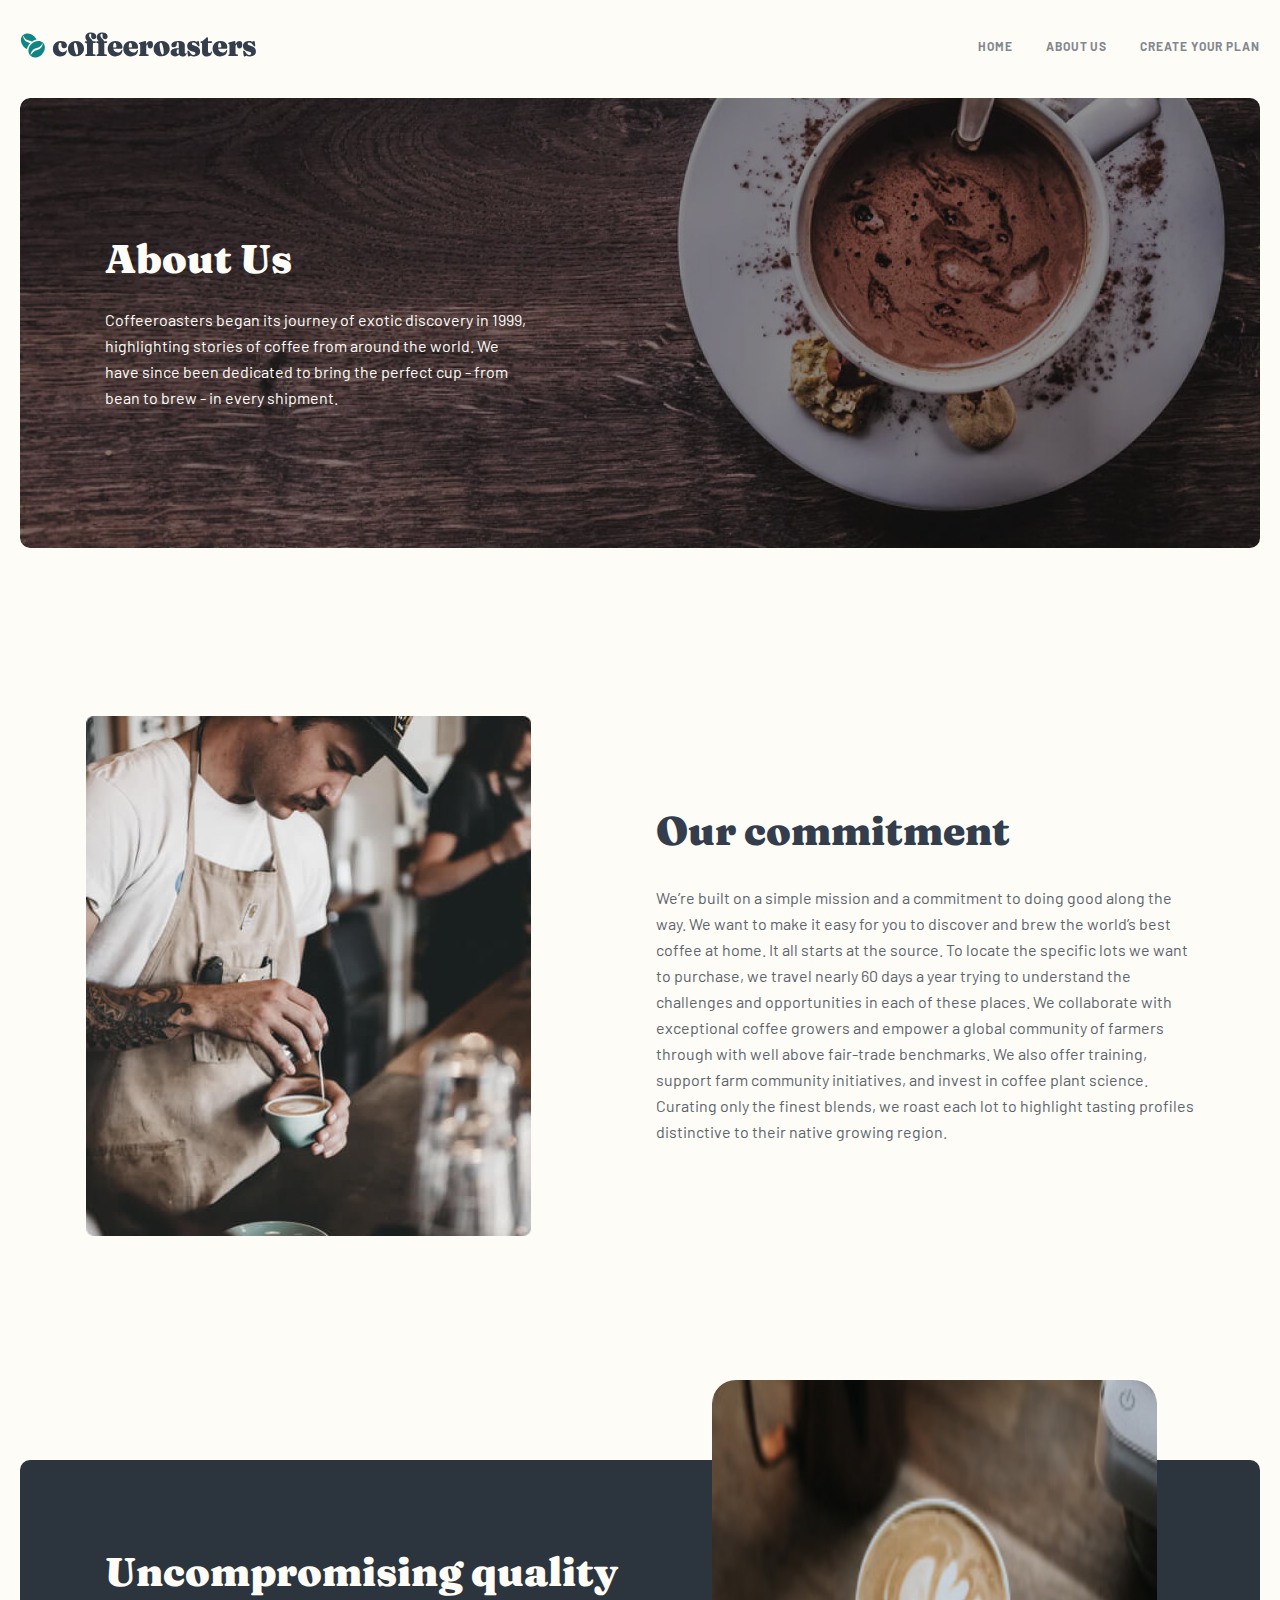
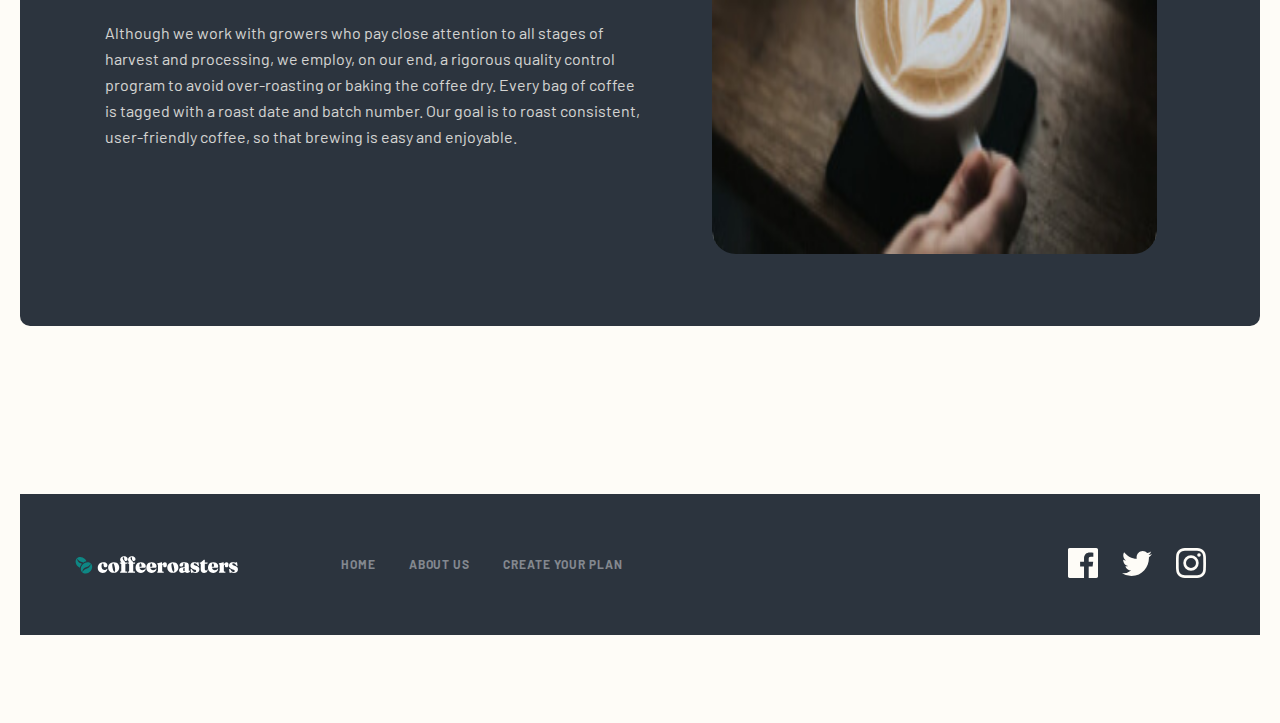
==== about.html @ efcda253 "add three section in about page" ====
<!DOCTYPE html>
<html lang="en">
<head>
    <meta charset="UTF-8">
    <meta http-equiv="X-UA-Compatible" content="IE=edge">
    <meta name="viewport" content="width=device-width, initial-scale=1.0">
    <title></title>
    <link rel="stylesheet" href="./css/normalize.css">
    <link rel="stylesheet" href="./css/main.css">
    <!-- <link rel="stylesheet" href="./css/main.min.css"> -->
</head>
<body>
    <!-- site header start -->
    <header class="site-header">
        <div class="container">
            <div class="site-header__wrapper">
                <a class="logo" href="./index.html">
                    <img class="logo__img" src="./images/logo-mobile.svg" alt="site logo">
                </a>
                <nav class="sitenav">
                    <ul class="sitenav-list">
                        <li class="sitenav-item">
                            <a class="sitenav-link" href="./index.html">Home</a>
                        </li>
                        <li class="sitenav-item">
                            <a class="sitenav-link" href="./about.html">About us</a>
                        </li>
                        <li class="sitenav-item">
                            <a class="sitenav-link" href="./create-plan.html">Create your plan</a>
                        </li>
                    </ul>
                </nav>
                <button class="button"></button>
            </div>
        </div>
    </header>
    <!-- site header finish -->
    
    <!-- site main start -->
    <main class="site-main">
        <!-- hero section start -->
        <section class="about">
            <div class="container">
                <div class="about__wrapper">
                    <div class="about__inner">
                        <h2 class="about__title">About Us</h2>
                        <p class="about__desc">Coffeeroasters began its journey of exotic discovery in 1999, highlighting stories of coffee from around the world. We have since been dedicated to bring the perfect cup - from bean to brew - in every shipment.</p>
                    </div>
                </div>
            </div>
        </section>
        <!-- hero section finish -->

        <!-- commitment section start -->
        <section class="commitment">
            <div class="container">
                <div class="commitment__wrapper">
                    <img class="commitment__img" src="./images/commitment.jpg" alt="commitment img">
                    <div class="commitment__inner">
                        <h2 class="commitment__title">Our commitment</h2>
                        <p class="commitment__desc">We’re built on a simple mission and a commitment to doing good along the way. We want to make it easy for you to discover and brew the world’s best coffee at home. It all starts at the source. To locate the specific lots we want to purchase, we travel nearly 60 days a year trying to understand the challenges and opportunities in each of these places. We collaborate with exceptional coffee growers and empower a global community of farmers through with well above fair-trade benchmarks. We also offer training, support farm community initiatives, and invest in coffee plant science. Curating only the finest blends, we roast each lot to highlight tasting profiles distinctive to their native growing region.</p>
                    </div>
                </div>
            </div>
        </section>
        <!-- commitment section finish -->

        <!-- quality section start -->
        <section class="quality">
            <div class="container">
                <div class="quality__wrapper">
                    <img class="quality__img" src="./images/quality-bg.jpg" alt="commitment img">
                    <div class="quality__inner">
                        <h2 class="quality__title"> Uncompromising quality</h2>
                        <p class="quality__desc">Although we work with growers who pay close attention to all stages of harvest and processing, we employ, on our end, a rigorous quality control program to avoid over-roasting or baking the coffee dry. Every bag of coffee is tagged with a roast date and batch number. Our goal is to roast consistent, user-friendly coffee, so that brewing is easy and enjoyable.</p>
                    </div>
                </div>
            </div>
        </section>
        <!-- quality section finish -->

    </main>
    <!-- site main finish -->
    
    <!-- site footer start -->
    <footer class="site-footer">
        <div class="container">
            <div class="site-footer__wrapper">
                <a class="site-footer__logo" href="./index.html">
                    <svg width="163" height="18" fill="none" xmlns="http://www.w3.org/2000/svg"><path fill-rule="evenodd" clip-rule="evenodd" d="M52.25 16.133c0 .351-.176.527-.529.527h-6.213a.514.514 0 0 1-.366-.132.484.484 0 0 1-.141-.372c0-.137.032-.248.096-.331a.674.674 0 0 1 .298-.207l.484-.148a.504.504 0 0 0 .282-.218c.067-.107.1-.26.1-.457V8.18a.446.446 0 0 0-.078-.268c-.053-.073-.15-.14-.293-.2l-.653-.218a1.053 1.053 0 0 1-.371-.269.547.547 0 0 1-.113-.349c0-.137.047-.25.141-.338l.037-.03c.09-.068.207-.101.351-.101h.988l-.008-.067a.934.934 0 0 0-.158-.385c-.112-.164-.24-.35-.383-.555a3.63 3.63 0 0 1-.382-.738c-.113-.286-.17-.64-.17-1.059 0-1 .339-1.798 1.014-2.397.675-.599 1.636-.898 2.882-.898.803 0 1.469.13 1.998.389.53.26.925.604 1.188 1.035.262.431.394.902.394 1.414 0 .602-.156 1.054-.468 1.356-.311.3-.71.452-1.198.452-.54 0-.976-.176-1.306-.527-.33-.35-.496-.816-.496-1.396V2.013c0-.267-.052-.464-.157-.59-.105-.126-.267-.188-.484-.188-.278 0-.488.095-.63.286-.143.19-.215.465-.215.823 0 .367.085.71.254 1.03.169.32.377.62.624.899.248.278.496.545.743.8.248.256.456.508.625.756l.048.074c.092.149.152.297.183.444l.01.06h1.667c.173 0 .306.036.4.109.094.072.14.184.14.337a.67.67 0 0 1-.292.56c-.195.146-.503.218-.923.218h-.8v7.13c0 .213.033.377.096.491a.406.406 0 0 0 .31.206l.968.149c.173.023.3.078.383.166a.505.505 0 0 1 .124.36Zm-22.165.264c-.675.328-1.463.492-2.364.492-.953 0-1.806-.203-2.56-.607a4.425 4.425 0 0 1-1.785-1.756c-.435-.767-.653-1.7-.653-2.798 0-1.06.227-2.008.681-2.844a5.103 5.103 0 0 1 1.897-1.98c.81-.484 1.756-.726 2.837-.726.923 0 1.701.137 2.336.412.634.275 1.118.646 1.452 1.116.334.469.5.993.5 1.573 0 .61-.174 1.089-.523 1.436-.349.347-.823.52-1.424.52-.615 0-1.082-.177-1.401-.531-.32-.355-.479-.841-.479-1.46v-.732c0-.373-.067-.656-.202-.846a.662.662 0 0 0-.574-.287c-.248 0-.471.102-.67.304-.199.202-.353.505-.462.91-.108.404-.163.903-.163 1.498 0 .855.126 1.572.377 2.152.252.58.595 1.014 1.03 1.304.436.29.93.435 1.486.435.556 0 1.02-.082 1.396-.246.375-.164.664-.44.867-.83a1.2 1.2 0 0 1 .264-.206.43.43 0 0 1 .186-.045.259.259 0 0 1 .186.108c.049.065.07.166.062.304-.06.747-.29 1.407-.687 1.98a4.093 4.093 0 0 1-1.61 1.35Zm11.443-.23c-.844.466-1.825.699-2.944.699-1.088 0-2.043-.227-2.865-.681a4.887 4.887 0 0 1-1.919-1.882c-.458-.802-.686-1.728-.686-2.781 0-1.007.24-1.913.72-2.718a5.249 5.249 0 0 1 1.992-1.917c.849-.473 1.824-.71 2.927-.71 1.096 0 2.053.23 2.87.688a4.914 4.914 0 0 1 1.915 1.9c.457.808.686 1.742.686 2.803 0 1.007-.238 1.909-.715 2.706a5.161 5.161 0 0 1-1.98 1.894Zm-2.088-.491c-.233.046-.46-.058-.681-.31-.221-.251-.432-.674-.63-1.27-.2-.595-.389-1.376-.569-2.345-.173-.97-.27-1.766-.293-2.392-.022-.625.023-1.098.136-1.419.112-.32.285-.507.517-.56.233-.046.46.057.681.308.222.252.434.676.636 1.27.203.596.394 1.378.575 2.346.18.97.279 1.768.298 2.398.019.63-.03 1.104-.147 1.424-.116.32-.29.504-.523.55Zm20.139.984c.353 0 .53-.176.53-.527a.505.505 0 0 0-.125-.36c-.082-.088-.21-.143-.383-.166l-.968-.149a.407.407 0 0 1-.31-.206c-.063-.114-.095-.278-.095-.492V7.631h.8c.42 0 .727-.072.922-.217a.67.67 0 0 0 .293-.56c0-.154-.047-.266-.14-.338-.094-.073-.228-.11-.4-.11h-1.668l-.01-.06a1.384 1.384 0 0 0-.182-.443l-.048-.074a5.742 5.742 0 0 0-.625-.755 25.56 25.56 0 0 1-.743-.801 4.522 4.522 0 0 1-.625-.899 2.177 2.177 0 0 1-.253-1.03c0-.358.071-.633.214-.823.142-.191.353-.286.63-.286.218 0 .38.062.484.188.105.126.158.323.158.59V3.03c0 .58.165 1.045.495 1.396.33.351.766.527 1.306.527.488 0 .888-.151 1.199-.452.311-.302.467-.754.467-1.356 0-.512-.131-.983-.394-1.414-.263-.43-.658-.776-1.188-1.035-.529-.26-1.195-.39-1.998-.39-1.245 0-2.206.3-2.881.899-.676.599-1.014 1.398-1.014 2.397 0 .42.057.773.17 1.059.112.286.24.532.382.738l.383.555a.934.934 0 0 1 .158.385l.008.067h-.988a.572.572 0 0 0-.352.1l-.036.031a.441.441 0 0 0-.141.338c0 .137.037.254.112.349.075.095.2.185.372.269l.653.217c.142.061.24.128.293.2a.446.446 0 0 1 .078.27v6.614c0 .198-.033.35-.101.457a.504.504 0 0 1-.281.218l-.485.148a.674.674 0 0 0-.298.207.534.534 0 0 0-.096.331c0 .16.047.285.141.372a.514.514 0 0 0 .366.132h6.214Zm8.814-.332c-.728.374-1.568.56-2.521.56-1.05 0-1.974-.219-2.77-.657a4.718 4.718 0 0 1-1.863-1.843c-.446-.79-.67-1.703-.67-2.74 0-1.091.216-2.047.648-2.867a4.622 4.622 0 0 1 1.874-1.916c.818-.458 1.801-.687 2.95-.687.975 0 1.816.193 2.521.578a4.089 4.089 0 0 1 1.627 1.568c.379.66.568 1.394.568 2.202 0 .351-.094.628-.281.83l-.045.045c-.185.172-.44.258-.766.258H64.52l.011.053c.137.628.37 1.131.7 1.51.563.644 1.313.966 2.251.966.6 0 1.132-.137 1.593-.412.462-.274.772-.656.93-1.144.09-.1.17-.166.241-.2a.442.442 0 0 1 .186-.052c.075 0 .139.03.191.092.053.06.08.164.08.309 0 .747-.204 1.432-.609 2.054-.405.621-.972 1.12-1.7 1.493Zm-3.991-5.586a9.004 9.004 0 0 1-.016-.548c0-.717.052-1.281.157-1.693.105-.412.24-.704.406-.876.165-.171.349-.257.551-.257.263 0 .509.225.738.675.228.45.343 1.198.343 2.243 0 .32-.143.48-.428.48h-1.75l-.001-.024Zm14.753 5.586c-.728.374-1.568.56-2.521.56-1.051 0-1.974-.219-2.77-.657a4.717 4.717 0 0 1-1.863-1.843c-.446-.79-.67-1.703-.67-2.74 0-1.091.216-2.047.648-2.867a4.622 4.622 0 0 1 1.874-1.916c.818-.458 1.801-.687 2.95-.687.975 0 1.816.193 2.521.578a4.088 4.088 0 0 1 1.627 1.568c.379.66.568 1.394.568 2.202 0 .351-.094.628-.281.83l-.045.045c-.185.172-.44.258-.766.258h-5.146l.011.053c.137.628.37 1.131.7 1.51.563.644 1.313.966 2.251.966.6 0 1.132-.137 1.593-.412.462-.274.771-.656.929-1.144.09-.1.17-.166.242-.2a.442.442 0 0 1 .186-.052c.075 0 .139.03.191.092.053.06.079.164.079.309 0 .747-.203 1.432-.608 2.054-.405.621-.972 1.12-1.7 1.493Zm-3.991-5.586a9.004 9.004 0 0 1-.016-.548c0-.717.052-1.281.157-1.693.105-.412.24-.704.405-.876.166-.171.35-.257.552-.257.263 0 .508.225.737.675.23.45.344 1.198.344 2.243 0 .32-.143.48-.428.48h-1.75l-.001-.024Zm13.588 5.775c-.094.095-.23.143-.411.143h-5.629a.533.533 0 0 1-.388-.137.503.503 0 0 1-.14-.378c0-.122.028-.223.084-.303a.933.933 0 0 1 .23-.224l.26-.103a.381.381 0 0 0 .202-.217c.038-.1.056-.263.056-.492V8.993c0-.183-.02-.315-.062-.395a.427.427 0 0 0-.208-.189l-.292-.034a.723.723 0 0 1-.231-.195.444.444 0 0 1-.073-.263c0-.122.037-.23.112-.326.075-.095.203-.177.383-.246l3.197-.927c.188-.076.345-.13.473-.16a1.44 1.44 0 0 1 .326-.046c.128 0 .223.046.287.138l.02.033c.053.095.09.248.11.459l.085 1.778.02-.066a4.53 4.53 0 0 1 .125-.356c.274-.683.636-1.19 1.087-1.522.45-.332.942-.498 1.474-.498.646 0 1.141.217 1.486.652.346.435.518 1.095.518 1.98 0 .877-.18 1.522-.54 1.934-.36.412-.826.618-1.396.618-.555 0-.966-.142-1.233-.424-.266-.282-.407-.683-.422-1.201l-.011-.458a.869.869 0 0 0-.101-.412c-.06-.1-.158-.149-.293-.149-.135 0-.253.07-.355.212-.101.141-.178.357-.23.647-.053.29-.08.66-.08 1.11v4.027c0 .214.035.384.102.51a.447.447 0 0 0 .315.234l.845.172c.157.023.27.082.337.177a.57.57 0 0 1 .102.338.508.508 0 0 1-.141.372Zm9 .349c1.118 0 2.1-.233 2.944-.698a5.166 5.166 0 0 0 1.981-1.894c.477-.797.715-1.7.715-2.706 0-1.06-.229-1.995-.687-2.804a4.916 4.916 0 0 0-1.914-1.9c-.818-.457-1.775-.686-2.87-.686-1.103 0-2.079.236-2.927.71a5.25 5.25 0 0 0-1.993 1.916c-.48.805-.72 1.71-.72 2.718 0 1.053.229 1.98.687 2.78a4.887 4.887 0 0 0 1.919 1.883c.822.454 1.777.68 2.865.68Zm.174-1.5c.222.252.449.356.681.31.233-.046.408-.23.524-.55.116-.32.165-.795.146-1.424-.019-.63-.118-1.429-.298-2.398-.18-.968-.371-1.75-.574-2.345-.203-.595-.415-1.019-.636-1.27-.222-.252-.449-.355-.681-.31-.233.054-.405.24-.518.561-.113.32-.158.794-.135 1.42.022.625.12 1.422.293 2.39.18.97.37 1.752.568 2.347.199.595.41 1.018.63 1.27Zm14.393 1.523c.63 0 1.148-.117 1.553-.35.405-.232.707-.509.906-.829.199-.32.299-.614.299-.881a.528.528 0 0 0-.073-.286.225.225 0 0 0-.197-.115.221.221 0 0 0-.102.023.228.228 0 0 0-.079.069c-.037.137-.095.233-.174.286a.443.443 0 0 1-.253.08c-.128 0-.224-.044-.287-.131a.579.579 0 0 1-.096-.35V9.348c0-1.007-.34-1.787-1.019-2.34-.679-.554-1.743-.83-3.191-.83-1.126 0-2.066.141-2.82.423-.754.283-1.321.643-1.7 1.082-.379.438-.569.887-.569 1.344 0 .489.141.86.423 1.116.281.255.688.383 1.221.383.653 0 1.167-.177 1.542-.532.376-.355.563-.814.563-1.379v-.87c0-.213.066-.379.197-.497a.705.705 0 0 1 .49-.178c.21 0 .377.079.501.235.124.156.185.368.185.635v3.336l-.06-.013a3.742 3.742 0 0 0-.629-.06l-.121-.002c-1.614 0-2.816.275-3.608.824-.792.55-1.188 1.316-1.188 2.3 0 .748.272 1.362.817 1.843.544.48 1.266.72 2.167.72a4.35 4.35 0 0 0 1.891-.417 3.008 3.008 0 0 0 1.07-.823l.015-.02.017.052c.086.247.245.468.476.664l.071.058c.416.325 1.004.487 1.762.487Zm-3.878-2.157a.86.86 0 0 0 .726.372l.064-.003a.938.938 0 0 0 .372-.107l.036-.02v-2.937l-.056-.017a1.739 1.739 0 0 0-.45-.052c-.293 0-.527.137-.704.412-.176.275-.264.679-.264 1.213 0 .511.092.89.276 1.139Zm11.814 2.191c1.336 0 2.36-.309 3.073-.927.713-.618 1.07-1.46 1.07-2.529 0-.648-.12-1.217-.361-1.705-.24-.488-.66-.921-1.26-1.299-.601-.377-1.445-.734-2.533-1.07-.406-.13-.719-.26-.94-.394-.222-.134-.374-.277-.456-.43a1.013 1.013 0 0 1-.124-.492c0-.259.094-.469.281-.629.188-.16.466-.24.833-.24.511 0 .993.171 1.447.515.454.343.955.93 1.503 1.762.142.175.285.303.428.383a.55.55 0 0 0 .405.075.399.399 0 0 0 .293-.315c.037-.164.03-.399-.023-.704l-.293-2.105c-.03-.221-.086-.378-.169-.47a.417.417 0 0 0-.326-.137c-.12 0-.27.042-.45.126-.18.084-.359.17-.535.258-.176.087-.31.131-.4.131-.082 0-.204-.046-.365-.137a3.635 3.635 0 0 0-.682-.275c-.292-.091-.671-.137-1.136-.137-.773 0-1.47.141-2.089.423a3.465 3.465 0 0 0-1.463 1.208c-.357.522-.535 1.146-.535 1.87 0 .641.133 1.202.4 1.683.266.48.673.892 1.221 1.236.548.343 1.238.621 2.072.835.54.145.954.292 1.243.44.289.15.488.311.597.487.109.175.163.37.163.583a.936.936 0 0 1-.281.698c-.188.184-.473.275-.856.275-.36 0-.703-.078-1.03-.235-.326-.156-.662-.425-1.007-.806-.345-.382-.732-.904-1.16-1.568a1.052 1.052 0 0 0-.433-.366.58.58 0 0 0-.49.011c-.157.061-.259.191-.304.39-.045.198-.034.442.034.732l.349 2.277c.053.229.128.381.225.458a.503.503 0 0 0 .315.114c.128 0 .284-.042.468-.126l.551-.252c.184-.084.332-.126.445-.126.112 0 .261.043.444.126.184.084.424.168.721.252.296.084.67.126 1.12.126Zm10.672-.43c-.496.264-1.081.396-1.756.396-1.141 0-1.999-.279-2.573-.836-.574-.557-.861-1.434-.861-2.632V8.25c0-.16-.015-.282-.045-.366-.03-.084-.105-.153-.225-.206l-.529-.172c-.128-.06-.21-.135-.248-.223a.84.84 0 0 1-.056-.326.51.51 0 0 1 .169-.395.592.592 0 0 1 .416-.154h.552a.372.372 0 0 0 .214-.08c.075-.054.176-.16.304-.32l2.082-1.752c.15-.183.301-.322.451-.417.15-.096.3-.143.45-.143a.52.52 0 0 1 .405.16l.031.038c.077.107.116.262.116.465l-.001 2.049h2.353c.165 0 .293.036.383.109.09.072.135.184.135.337 0 .214-.094.397-.281.55l-.042.03c-.189.132-.476.198-.859.198h-1.689l.001 5.218c0 .572.095.996.287 1.27.191.275.471.412.838.412a.953.953 0 0 0 .439-.103c.135-.068.257-.158.366-.269.109-.11.212-.234.31-.371.097-.138.191-.275.281-.412a.167.167 0 0 1 .197.04c.056.057.081.173.073.349-.052.618-.223 1.161-.512 1.63a3.02 3.02 0 0 1-1.176 1.099Zm7.373.396c.953 0 1.794-.187 2.522-.561.728-.374 1.294-.872 1.7-1.493a3.685 3.685 0 0 0 .607-2.054c0-.145-.026-.248-.078-.31a.246.246 0 0 0-.192-.09.44.44 0 0 0-.185.05.848.848 0 0 0-.242.2c-.158.49-.468.87-.929 1.145-.462.275-.993.412-1.593.412-.938 0-1.689-.322-2.251-.967-.33-.378-.564-.88-.7-1.509l-.011-.053h5.146c.325 0 .581-.086.766-.258l.044-.045c.188-.202.282-.479.282-.83 0-.808-.19-1.543-.569-2.202a4.09 4.09 0 0 0-1.626-1.568c-.706-.385-1.546-.578-2.522-.578-1.148 0-2.131.229-2.949.687a4.627 4.627 0 0 0-1.875 1.916c-.431.82-.647 1.776-.647 2.867 0 1.037.223 1.95.67 2.74a4.71 4.71 0 0 0 1.863 1.843c.795.438 1.718.658 2.769.658Zm-1.486-6.694c0 .189.006.371.016.547l.002.025h1.75c.285 0 .427-.16.427-.481 0-1.045-.114-1.793-.343-2.243-.229-.45-.475-.675-.737-.675-.203 0-.387.086-.552.257-.165.172-.3.464-.405.876-.105.412-.158.976-.158 1.694Zm13.194 6.465c.18 0 .317-.048.41-.143a.507.507 0 0 0 .141-.372.573.573 0 0 0-.101-.338c-.068-.095-.18-.154-.338-.177l-.844-.172a.445.445 0 0 1-.315-.234c-.068-.126-.102-.296-.102-.51v-4.027c0-.45.027-.82.079-1.11.053-.29.13-.506.231-.647.101-.141.219-.212.355-.212.135 0 .232.05.292.15.06.098.094.236.102.411l.011.458c.015.518.156.919.422 1.201.266.282.677.424 1.233.424.57 0 1.035-.206 1.395-.618.361-.412.541-1.057.541-1.934 0-.885-.173-1.545-.518-1.98-.345-.435-.841-.652-1.486-.652-.533 0-1.024.166-1.475.498-.45.332-.812.839-1.086 1.522a4.787 4.787 0 0 0-.126.356l-.019.066-.086-1.778c-.02-.21-.056-.364-.109-.46l-.02-.032c-.064-.092-.16-.138-.287-.138-.09 0-.199.016-.327.046a3.46 3.46 0 0 0-.473.16l-3.197.927c-.18.069-.307.15-.382.246a.514.514 0 0 0-.113.326.45.45 0 0 0 .073.263.727.727 0 0 0 .231.195l.293.034a.428.428 0 0 1 .208.19c.041.08.062.21.062.394v5.813c0 .229-.019.393-.056.492a.382.382 0 0 1-.203.217l-.259.103a.958.958 0 0 0-.231.224.517.517 0 0 0-.084.303c0 .16.047.286.141.378a.53.53 0 0 0 .388.137h5.629Zm11.853-.664c-.713.618-1.737.927-3.073.927-.45 0-.823-.042-1.12-.126a5.15 5.15 0 0 1-.72-.252c-.184-.084-.332-.126-.445-.126-.113 0-.261.043-.445.126l-.551.252c-.184.084-.34.126-.467.126a.504.504 0 0 1-.316-.114c-.097-.077-.172-.23-.225-.458l-.349-2.277c-.067-.29-.079-.534-.034-.733.045-.198.147-.328.304-.389a.58.58 0 0 1 .49-.011c.161.068.306.19.433.366.428.664.815 1.186 1.16 1.568.345.381.681.65 1.007.806.327.157.67.235 1.03.235.383 0 .668-.091.856-.275a.932.932 0 0 0 .281-.698c0-.213-.054-.408-.163-.583-.109-.176-.307-.338-.596-.487-.289-.148-.704-.295-1.244-.44-.833-.214-1.524-.492-2.072-.835-.547-.344-.955-.756-1.221-1.236-.266-.481-.4-1.042-.4-1.682 0-.725.179-1.349.535-1.871a3.47 3.47 0 0 1 1.463-1.208c.62-.282 1.316-.423 2.089-.423.465 0 .844.046 1.137.137.292.092.519.183.681.275.161.091.283.137.366.137.09 0 .223-.044.399-.131.177-.088.355-.174.535-.258.18-.084.33-.126.45-.126a.42.42 0 0 1 .327.138c.082.091.139.248.169.469l.292 2.105c.053.305.06.54.023.704a.397.397 0 0 1-.293.315.55.55 0 0 1-.405-.075 1.552 1.552 0 0 1-.428-.383c-.548-.832-1.049-1.419-1.503-1.762-.454-.344-.936-.515-1.446-.515-.368 0-.646.08-.833.24a.787.787 0 0 0-.282.63c0 .175.041.339.124.492.083.152.235.295.456.429.221.133.535.265.94.394 1.088.336 1.932.693 2.533 1.07.6.378 1.02.81 1.261 1.3.24.487.36 1.056.36 1.704 0 1.068-.357 1.911-1.07 2.53Z" fill="#fff"/><path fill-rule="evenodd" clip-rule="evenodd" d="M9.938 3.079C7.511.648 3.913.298 1.918 2.299-.08 4.302.27 7.909 2.694 10.34a7.324 7.324 0 0 0 2.177 1.5c.258-1.503.998-2.948 2.12-4.134a15.884 15.884 0 0 0-1.15-.354c-2.356-.648-3.527-2.618-3.8-4.927.226.272.432.558.637.843.399.554.795 1.104 1.332 1.547.836.69 1.754.956 2.758 1.248.038.01.077.022.116.034.476.138.889.342 1.268.581a7.827 7.827 0 0 1 3.281-1.416 7.321 7.321 0 0 0-1.495-2.182Zm-4.104 9.337c.154-1.505.881-2.977 2.047-4.145 2.427-2.43 6.025-2.782 8.02-.779 1.997 2.001 1.649 5.608-.778 8.04-1.165 1.169-2.633 1.898-4.134 2.053-.2.02-.398.03-.592.03-1.29 0-2.444-.453-3.293-1.305-.978-.98-1.43-2.362-1.27-3.894Zm3.55 1.234c.796-.608 1.657-.849 2.593-1.106 2.356-.648 3.526-2.617 3.8-4.927-.224.271-.429.555-.632.838-.4.556-.797 1.108-1.337 1.553-.839.69-1.758.957-2.767 1.25l-.107.031c-2.305.67-3.445 2.624-3.708 4.897.227-.273.435-.557.642-.84.45-.612.893-1.219 1.516-1.696Z" fill="#0E8784"/></svg>
                </a>
                <nav class="site-footer__nav">
                    <ul class="site-footer__nav-list">
                        <li class="site-footer__nav-item ">
                            <a class="site-footer__nav-link" href="#">Home</a>
                        </li>
                        <li class="site-footer__nav-item">
                            <a class="site-footer__nav-link" href="#">About us</a>
                        </li>
                        <li class="site-footer__nav-item">
                            <a class="site-footer__nav-link" href="#">Create your plan</a>
                        </li>
                    </ul>
                </nav>
                <ul class="site-footer__list">
                    <li class="site-footer__item">
                        <a class="site-footer__item-link" href="#">
                            <svg class="site-footer__img" width="30" height="30" xmlns="http://www.w3.org/2000/svg"><path d="M28.344 0H1.656C.741 0 0 .741 0 1.656v26.689C0 29.259.741 30 1.656 30h14.369V18.383h-3.91v-4.528h3.91v-3.339c0-3.875 2.366-5.985 5.824-5.985 1.656 0 3.078.124 3.494.179v4.05l-2.398.001c-1.88 0-2.244.894-2.244 2.204v2.891h4.484l-.584 4.528h-3.9V30h7.645C29.26 30 30 29.259 30 28.344V1.656C30 .741 29.259 0 28.344 0Z"/></svg>
                        </a>
                    </li>
                    <li class="site-footer__item">
                        <a class="site-footer__item-link" href="#">
                            <svg class="site-footer__img" width="30" height="25" xmlns="http://www.w3.org/2000/svg"><path d="M30 2.96c-1.104.502-2.29.84-3.535.993A6.296 6.296 0 0 0 29.171.461a12.145 12.145 0 0 1-3.909 1.532A6.075 6.075 0 0 0 20.77 0c-3.974 0-6.894 3.802-5.996 7.748C9.66 7.486 5.125 4.973 2.089 1.155.476 3.99 1.252 7.702 3.993 9.58a6.014 6.014 0 0 1-2.787-.79c-.067 2.925 1.977 5.66 4.936 6.269a6.02 6.02 0 0 1-2.78.107c.783 2.508 3.056 4.332 5.75 4.383A12.156 12.156 0 0 1 0 22.165 17.112 17.112 0 0 0 9.435 25c11.428 0 17.884-9.897 17.494-18.773A12.713 12.713 0 0 0 30 2.96Z"/></svg>
                        </a>
                    </li>
                    <li class="site-footer__item">
                        <a class="site-footer__item-link" href="#">
                            <svg class="site-footer__img" width="30" height="30" xmlns="http://www.w3.org/2000/svg"><path fill-rule="evenodd" clip-rule="evenodd" d="M15 0c-4.074 0-4.584.018-6.184.09C3.37.34.341 3.362.091 8.815.018 10.416 0 10.926 0 15s.018 4.585.09 6.185c.25 5.448 3.272 8.475 8.725 8.725 1.601.073 2.111.09 6.185.09s4.585-.017 6.185-.09c5.443-.25 8.478-3.273 8.724-8.725.074-1.6.091-2.111.091-6.185s-.017-4.584-.09-6.184C29.665 3.374 26.639.341 21.186.091 19.585.018 19.074 0 15 0Zm0 2.704c4.005 0 4.48.015 6.063.087 4.065.185 5.963 2.114 6.148 6.15.073 1.58.087 2.055.087 6.06 0 4.007-.015 4.48-.087 6.062-.186 4.03-2.08 5.963-6.148 6.148-1.583.073-2.055.088-6.063.088-4.005 0-4.48-.015-6.061-.088-4.075-.186-5.964-2.123-6.149-6.15-.072-1.58-.087-2.055-.087-6.06 0-4.006.016-4.48.087-6.062.186-4.034 2.08-5.964 6.149-6.149 1.582-.071 2.056-.086 6.061-.086ZM7.297 15a7.703 7.703 0 1 1 15.406 0 7.703 7.703 0 0 1-15.406 0ZM15 20a5 5 0 1 1 0-10 5 5 0 0 1 0 10Zm6.206-13.007a1.8 1.8 0 1 1 3.601.002 1.8 1.8 0 0 1-3.6-.002Z"/></svg>
                        </a>
                    </li>
                </ul>
            </div>
        </div>
    </footer>
    <!-- site footer finish -->
    
    <script src="./js/main.js"></script>
</body>
</html>
---- css/main.css ----
/*
* Prefixed by https://autoprefixer.github.io
* PostCSS: v8.4.14,
* Autoprefixer: v10.4.7
* Browsers: last 4 version
*/



/* VARIABLES */

:root{
  /* --main-bg-color : #fff; */
  /* --main-text-color : #9597A5; */
  /* --main-font-size : 16px; */
  /* --main-font-weight : 400; */
  /* --main-line-height : 1.5; */
}

/* GENERAL */

*,
*::before,
*::after{
  -webkit-box-sizing: inherit;
  box-sizing: inherit;
}


html{
  height: 100%;
  -webkit-box-sizing: border-box;
  box-sizing: border-box;
}

img{
  display: block;
  height: auto;
}



/* fraunces-900 - latin */
@font-face {
  font-family: 'Fraunces';
  font-style: normal;
  font-weight: 900;
  src: url('../fonts/fraunces-v23-latin-900.woff2') format('woff2'), /* Chrome 26+, Opera 23+, Firefox 39+ */
  url('../fonts/fraunces-v23-latin-900.woff') format('woff'); /* Chrome 6+, Firefox 3.6+, IE 9+, Safari 5.1+ */
}

/* barlow-regular - latin */
@font-face {
  font-family: 'Barlow';
  font-style: normal;
  font-weight: 400;
  src: url('../fonts/barlow-v12-latin-regular.woff2') format('woff2'), /* Chrome 26+, Opera 23+, Firefox 39+ */
  url('../fonts/barlow-v12-latin-regular.woff') format('woff'); /* Chrome 6+, Firefox 3.6+, IE 9+, Safari 5.1+ */
}
/* barlow-500 - latin */
@font-face {
  font-family: 'Barlow';
  font-style: normal;
  font-weight: 500;
  src: url('../fonts/barlow-v12-latin-500.woff2') format('woff2'), /* Chrome 26+, Opera 23+, Firefox 39+ */
  url('../fonts/barlow-v12-latin-500.woff') format('woff'); /* Chrome 6+, Firefox 3.6+, IE 9+, Safari 5.1+ */
}
/* barlow-600 - latin */
@font-face {
  font-family: 'Barlow';
  font-style: normal;
  font-weight: 600;
  src: url('../fonts/barlow-v12-latin-600.woff2') format('woff2'), /* Chrome 26+, Opera 23+, Firefox 39+ */
  url('../fonts/barlow-v12-latin-600.woff') format('woff'); /* Chrome 6+, Firefox 3.6+, IE 9+, Safari 5.1+ */
}
/* barlow-700 - latin */
@font-face {
  font-family: 'Barlow';
  font-style: normal;
  font-weight: 700;
  src: url('../fonts/barlow-v12-latin-700.woff2') format('woff2'), /* Chrome 26+, Opera 23+, Firefox 39+ */
  url('../fonts/barlow-v12-latin-700.woff') format('woff'); /* Chrome 6+, Firefox 3.6+, IE 9+, Safari 5.1+ */
}



body{
  display: -webkit-box;
  display: -ms-flexbox;
  display: flex;
  -webkit-box-orient: vertical;
  -webkit-box-direction: normal;
  -ms-flex-direction: column;
  flex-direction: column;
  height: 100%;
  margin: 0;
  padding: 0;
  font-family: "Fraunces", serif;
  font-weight: 900;
  background-color: #FEFCF7;
}

ul{
  list-style: none;
  padding: 0;
  margin: 0;
}

a{
  text-decoration: none;
}

/* VISUALLY-HIDDEN */

.visually-hidden {
  position: absolute;
  width: 1px;
  height: 1px;
  margin: -1px;
  padding: 0;
  border: 0;
  white-space: nowrap;
  -webkit-clip-path: inset(100%);
  clip-path: inset(100%);
  clip: rect(0 0 0 0);
  overflow: hidden;
}

/* CONTAINER */

.container{
  width: 100%;
  /* max-width: 1280px; */
  margin-right: auto;
  margin-left: auto;
  padding-right: 24px;
  padding-left: 24px;
}

/* STICKY-FOOTER */

.site-main{
  -webkit-box-flex: 1;
  -ms-flex-positive: 1;
  flex-grow: 1;
}


/* site header start */

.site-header {
  position: relative;
  z-index: 11;
  padding: 32px 0 40px 0;
}
.site-header__wrapper {
  display: -webkit-box;
  display: -ms-flexbox;
  display: flex;
  -webkit-box-align: center;
  -ms-flex-align: center;
  align-items: center;
  -webkit-box-pack: justify;
  -ms-flex-pack: justify;
  justify-content: space-between;
}





.sitenav {
  position: absolute;
  top: 90px;
  left: 0;
  right: 0;
  z-index: 2;
  display: none;
  height: 100vh;
  background: -webkit-gradient(linear, left bottom, left top, from(#fefcf781), color-stop(55.94%, #FEFCF7));
  background: -o-linear-gradient(bottom, #fefcf781 0%, #FEFCF7 55.94%);
  background: linear-gradient(360deg, #fefcf781 0%, #FEFCF7 55.94%);
}
.sitenav-list {
  display: -webkit-box;
  display: -ms-flexbox;
  display: flex;
  -webkit-box-orient: vertical;
  -webkit-box-direction: normal;
  -ms-flex-direction: column;
  flex-direction: column;
  margin: 0;
  padding-top: 40px;
  padding-left: 0;
  list-style: none;
  text-align: center;
}



.sitenav-item:not(:last-child){
  margin-bottom: 32px;
}

.sitenav-link {
  font-size: 24px;
  line-height: 32px;
  color: #333D4B;
  text-decoration: none;
}
.show-block{
  display: block;
}
.sitenav-link:hover {
  color: #333D4B;
}
.button {
  width: 16px;
  height: 15px;
  background-color: transparent;
  border: 0;
  background-image: url("../images/toggler-open.svg");
  background-size: 16px 15px;
  background-repeat: no-repeat;
}

.button--active{
  width: 14px;
  height: 13px;
  background-image: url("../images/toggler-close.svg");
  background-size: 14px 13px;
}


@media only screen and (min-width: 768px) {
  .logo__img{
    width: 236px;
    height: 26px;
  }
  
  .sitenav{
    display: block;
    position: static;
    height: auto;
    background: transparent;
  }
  
  .sitenav-list{
    -webkit-box-orient: horizontal;
    -webkit-box-direction: normal;
    -ms-flex-direction: row;
    flex-direction: row;
    -webkit-box-align: center;
    -ms-flex-align: center;
    align-items: center;
    padding-top: 0;
  }
  
  .sitenav-item:not(:last-child){
    margin-right: 33px;
    margin-bottom: 0;
  }
  .sitenav-link{
    font-family: 'Barlow';
    font-weight: 700;
    font-size: 12px;
    line-height: 15px;
    letter-spacing: 0.923077px;
    text-transform: uppercase;
    color: #83888F;
  }
  
  .button {
    display: none;
  }
  .container{
    padding-right: 40px;
    padding-left: 40px;
  }
}

/* hero section start */
.hero {
  margin-bottom: 120px;
}
.hero__wrapper {
  padding: 100px 24px 99px 24px;
  background-image: url("../images/mobile-hero-bg.jpg");
  background-size: cover;
  background-repeat: no-repeat;
  background-color: #A2A2A2;
  border-radius: 10px;
}
.hero__inner{
  max-width: 393px;
}
.hero__title {
  font-size: 40px;
  line-height: 40px;
  margin-top: 0;
  margin-bottom: 24px; 
  color: #FEFCF7;
}
.hero__desc {
  font-family: 'Barlow';
  font-weight: 400;
  font-size: 15px;
  line-height: 25px;
  color: #FEFCF7;
  margin-top: 0;
  margin-bottom: 39px;
  mix-blend-mode: normal;
  opacity: 0.8;
}
.hero__link {
  display: block;
  width: 217px;
  font-size: 18px;
  line-height: 25px;
  padding: 15px 31px 16px 31px;
  text-align: center;
  color: #FEFCF7;
  background-color: #0E8784;
  border-radius: 6px;
}
.hero__link:hover{
  background-color: #66D2CF;
}


@media
only screen and (-webkit-min-device-pixel-ratio: 2),
only screen and (     -o-min-device-pixel-ratio: 2/1),
only screen and (        min-device-pixel-ratio: 2),
only screen and (                -webkit-min-device-pixel-ratio: 2),
only screen and (                -o-min-device-pixel-ratio: 2/1),
only screen and (                min-resolution: 192dpi),
only screen and (                min-resolution: 2dppx) {
  
  .hero__wrapper{
    background-image: url("../images/mobile-hero-bg@2x.jpg");
  }
  
}


@media only screen and (min-width: 768px) {
  .hero{
    margin-bottom: 144px;
    
  }
  .hero__wrapper {
    padding: 104px 58px 104px 58px;
    background-image: url("../images/tablet-hero-bg.jpg");
  }
  .hero__inner{
    max-width: 398px;
  }
  .hero__title{
    max-width: 328px;
    font-size: 48px;
    line-height: 48px;
  }
  .hero__desc{
    margin-bottom: 40px;
  }
  .container{
    padding-right: 40px;
    padding-left: 40px;
  }
  @media
  only screen and (-webkit-min-device-pixel-ratio: 2),
  only screen and (     -o-min-device-pixel-ratio: 2/1),
  only screen and (        min-device-pixel-ratio: 2),
  only screen and (                -webkit-min-device-pixel-ratio: 2),
  only screen and (                -o-min-device-pixel-ratio: 2/1),
  only screen and (                min-resolution: 192dpi),
  only screen and (                min-resolution: 2dppx) {
    
    .hero__wrapper{
      background-image: url("../images/tablet-hero-bg@2x.jpg");
    }
    
  }
}

@media only screen and (min-width: 1111px) {
  .hero{
    margin-bottom: 136px;
  }
  .hero__wrapper {
    padding: 117px 85px 117px 85px;
    background-image: url("../images/desctop-hero-bg.jpg");
  }
  .hero__inner{
    min-width: 398px;
    max-width: 493px;
  }
  .hero__title{
    width: 100%;
    max-width: 493px;
    font-size: 72px;
    line-height: 72px;
    margin-bottom: 32px;
  }
  .hero__desc{
    width: 100%;
    max-width: 441px;
    font-size: 16px;
    line-height: 26px;
    margin-bottom: 56px;
  }
  .container{
    max-width: 1440px;
  }
  @media
  only screen and (-webkit-min-device-pixel-ratio: 2),
  only screen and (     -o-min-device-pixel-ratio: 2/1),
  only screen and (        min-device-pixel-ratio: 2),
  only screen and (                -webkit-min-device-pixel-ratio: 2),
  only screen and (                -o-min-device-pixel-ratio: 2/1),
  only screen and (                min-resolution: 192dpi),
  only screen and (                min-resolution: 2dppx) {
    
    .hero__wrapper{
      background-image: url("../images/desktop-hero-bg@2x.png");
    }
    
  }
}



/* collections start */
.collections {
}
.collections-wrapper {
  padding-top: 85px;
  background-image: url("../images/mobile-our-collection.png");
  background-repeat: no-repeat;
  background-position: top -10px center;
  
}
.collections-list {
  list-style: none;
  margin-bottom: 120px;
}
.collection-item {
  display: -webkit-box;
  display: -ms-flexbox;
  display: flex;
  -webkit-box-orient: vertical;
  -webkit-box-direction: normal;
  -ms-flex-direction: column;
  flex-direction: column;
  -webkit-box-align: center;
  -ms-flex-align: center;
  align-items: center;
  margin-bottom: 48px;
}
.collection-img {
  width: 100%;
  max-width: 200px;
}
.collection-desc-wrapper {
  width: 282px;
}
.collection-item-title {
  font-size: 24px;
  line-height: 32px;
  margin-top: 0;
  margin-bottom: 16px;
  text-align: center;
  color: #333D4B;
}
.collection-item-description {
  font-family: 'Barlow';
  font-weight: 400;
  font-size: 15px;
  line-height: 25px;
  margin: 0;
  text-align: center;
  color: #333D4B;
}


@media only screen and (min-width: 768px) {
  .collections{
  }
  .collections-wrapper{
    padding-top: 59px;
    background-image: url("../images/tablet-our-collection.png");
    background-position: calc(50% - 3px) calc(50% - 426px);
    background-size: contain;
    
  }
  .collections-list{
    margin-bottom: 144px;
    padding: 0 58px;
  }
  .collection-item{
    -webkit-box-orient: horizontal;
    -webkit-box-direction: normal;
    -ms-flex-direction: row;
    flex-direction: row;
  }
  .collection-img{
    max-width: 255px;
    height: 193px;
  }
  .collection-item-title {
    margin-bottom: 24px;
  }
}


@media only screen and (min-width: 1111px) {
  .collections{
  }
  .collections-wrapper{
    padding-top: 126px;
    background-image: url("../images/desktop-our-collection.png");
    background-size: contain;
    background-position: calc(50% + 10px) calc(50% - 162px);
  }
  .collections-list{
    display: -webkit-box;
    display: -ms-flexbox;
    display: flex;
    -webkit-box-pack: center;
    -ms-flex-pack: center;
    justify-content: center;
    padding: 0;
  }
  .collection-item{
    -webkit-box-orient: vertical;
    -webkit-box-direction: normal;
    -ms-flex-direction: column;
    flex-direction: column;
    margin-right: 30px;
    margin-bottom: 0;
  }
  .collection-item:last-child{
    margin-right: 0;
  }
  .collection-img{
    width: 100%;
    max-width: 256px;
    margin-bottom: 72px;
  }
  .collection-item-title {
    margin-bottom: 24px;
  }
  .collection-item-description {
    font-size: 16px;
    line-height: 26px;
  }
  .container{
    padding-right: 20px;
    padding-left: 20px;
  }
}


/* why choose start */
.why-choose {
  margin-bottom: 785px;
}
.why-choose__wrapper{
  position: relative;
  height: 859px;
  padding-top: 64px;
  padding-right: 24px;
  padding-left: 24px;
  background: #2C343E;
  border-radius: 10px;
  padding-bottom: 100%;
  
}
.why-choose__title {
  font-size: 28px;
  line-height: 28px;
  text-align: center;
  margin-top: 0;
  margin-bottom: 24px;
  color: #FEFCF7;
}
.why-choose__desc {
  font-family: 'Barlow';
  font-weight: 400;
  font-size: 15px;
  line-height: 25px;
  text-align: center;
  margin-top: 0;
  color: #FEFCF7;
  margin-bottom: 64px;
  mix-blend-mode: normal;
  opacity: 0.8;
}
.why-choose__list {
  display: -webkit-box;
  display: -ms-flexbox;
  display: flex;
  -webkit-box-orient: vertical;
  -webkit-box-direction: normal;
  -ms-flex-direction: column;
  flex-direction: column;
  -webkit-box-align: center;
  -ms-flex-align: center;
  align-items: center;
  list-style: none;
}
.why-choose__item {
  width: 100%;
  margin-bottom: 24px;
  padding: 72px 12px 51px 12px;
  background-color: #0E8784;
  border-radius: 8px;
}
.why-choose__item:last-child {
  margin-bottom: 0;
}
.why-choose__item::before {
  content: "";
  display: block;
  width: 72px;
  height: 72px;
  margin: 0 auto;
  margin-bottom: 56px;
  background-image: url("../images/coffee-icon.svg");
  background-repeat: no-repeat;
  background-size: contain; 
}
.why-choose__item:nth-child(2):before {
  background-image: url("../images/gift.svg");
}
.why-choose__item:last-child:before {
  height: 50px;
  background-image: url("../images/delivery.svg");
}
.why-choose__inner{
  
}
.why-choose__item-title {
  font-size: 24px;
  line-height: 32px;
  text-align: center;
  margin-top: 0;
  margin-bottom: 24px;
  color: #FEFCF7;
}
.why-choose__item-desc {
  font-family: 'Barlow';
  font-style: normal;
  font-weight: 400;
  font-size: 15px;
  line-height: 25px;
  margin: 0;
  text-align: center;
  color: #FEFCF7;
}
@media only screen and (min-width: 402px) {
  .why-choose{
    margin-bottom: 718px;
    
  }
}
@media only screen and (min-width: 477px) {
  .why-choose{
    margin-bottom: 630px;
    
  }
}
@media only screen and (min-width: 605px) {
  .why-choose{
    margin-bottom: 551px;
    
  }
}
@media only screen and (min-width: 673px) {
  .why-choose{
    margin-bottom: 529px;
    
  }
}

@media only screen and (min-width: 768px) {
  .why-choose{
    margin-bottom: 432px;
  }
  .why-choose__wrapper{
    padding-top: 56px;
    height: 573px;
    padding-bottom: 0;
  }
  .why-choose__item {
    display: -webkit-box;
    display: -ms-flexbox;
    display: flex;
    -webkit-box-align: center;
    -ms-flex-align: center;
    align-items: center;
    width: 100%;
    margin-bottom: 24px;
    padding: 41px 48px;
    background-color: #0E8784;
    border-radius: 8px;
  }
  .why-choose__item::before{
    margin: 0;
    margin-right: 55px;
  }
  .why-choose__item-title {
    text-align: center;
    text-align: start;
    margin-bottom: 16px;
  }
  .why-choose__item-desc {
    text-align: start;
    max-width: 344px;
  }
}

@media only screen and (min-width: 1111px) {
  
  .container{
    padding-right: 20px;
    padding-left: 20px;
  }
  .why-choose__desc{
    margin: 0 auto;
    max-width: 540px;
    margin-bottom: 86px;
  }
  .why-choose__wrapper{
    padding-top: 100px;
    height: 577px;
    padding-bottom: 0;
  }
  .why-choose__list {
    display: -webkit-box;
    display: -ms-flexbox;
    display: flex;
    -webkit-box-orient: horizontal;
    -webkit-box-direction: normal;
    -ms-flex-direction: row;
    flex-direction: row;
    -webkit-box-align: stretch;
    -ms-flex-align: stretch;
    align-items: stretch;
    -webkit-box-pack: center;
    -ms-flex-pack: center;
    justify-content: center;
  }
  
  .why-choose__item{
    display: inline-block;
    max-width: 350px;
    height: auto;
    padding: 72px 48px 48px 47px;
    margin-bottom: 0;
  }
  .why-choose__item:nth-child(2){
    margin-right: 30px;
    margin-left: 30px;
  }
  .why-choose__item::before{
    margin: 0 auto;
    margin-bottom: 56px;
  }
  .why-choose__item:last-child::before{
    margin-bottom: 67px;
  }
  .why-choose__item-title {
    text-align: center;
    margin-bottom: 24px;
  }
  .why-choose__item-desc {
    text-align: center;
    
    margin: 0;
  }
  
}


/* works section start */
.works {
  margin-bottom: 120px;
}
.works__title{
  font-size: 24px;
  line-height: 32px;
  margin-top: 0;
  margin-bottom: 80px;
  text-align: center;
  color: #83888F;
}
.works__oval-wrapper {
  display: none;
}
.works__oval {
  display: none;
}

.works__list {
  max-width: 327px;
  margin: 0 auto;
  margin-bottom: 79px;
}
.works__item {
  -webkit-box-align: center;
  -ms-flex-align: center;
  align-items: center;
  margin-bottom: 56px;
}
.works__item:last-child {
  margin-bottom: 0;
}
.works__number{
  display: -webkit-box;
  display: -ms-flexbox;
  display: flex;
  -webkit-box-pack: center;
  -ms-flex-pack: center;
  justify-content: center;
  font-size: 72px;
  line-height: 72px;
  margin-bottom: 24px;
  color: #FDD6BA;
}
.works__item-title {
  font-size: 28px;
  line-height: 32px;
  margin-top: 0;
  margin-bottom: 24px;
  text-align: center;
  color: #333D4B;
}
.works__item-desc {
  font-family: 'Barlow';
  font-style: normal;
  font-weight: 400;
  font-size: 15px;
  line-height: 25px;
  margin: 0;
  text-align: center;
  color: #333D4B;
  
}
.works__link {
  display: block;
  width: 217px;
  font-size: 18px;
  line-height: 25px;
  text-align: center;
  margin: 0 auto;
  padding: 15px 20px 16px 20px;
  color: #FEFCF7;
  background-color: #0E8784;
  border-radius: 6px;
}
.works__link:hover{
  background-color: #66D2CF;
}

@media only screen and (min-width: 768px) {
  .works{
    margin-bottom: 144px;
  }
  .works__title{
    margin-bottom: 40px;
  }
  .works__oval-wrapper {
    display: block;
    position: relative;
    display: -webkit-box;
    display: -ms-flexbox;
    display: flex;
    margin-bottom: 48px;
  }
  .works__oval-wrapper::after {
    position: absolute;
    top: 15px;
    left: 15px;
    z-index: -1;
    display: block;
    width: 467px;
    height: 2px;
    background-image: url("../images/line.svg");
    background-repeat: no-repeat;
    background-position: center;
    content: "";
    
  }
  .works__oval {
    display: block;
    width: 31px;
    height: 31px;
    margin-right: 202px;
    border-radius: 50%;
    border: 2px solid #0E8784;
    background-color: #f2f2f2;
  }
  .works__oval:last-child {
    margin-right: 0;
  }
  .works__list {
    display: -webkit-box;
    display: -ms-flexbox;
    display: flex;
    max-width: 100%;
    margin-bottom: 46px;
  }
  .works__item {
    margin-bottom: 0;
    margin-right: 10px;
  }
  .works__item:last-child {
    margin-right: 0;
  }
  .works__number{
    display: block;
    margin-bottom: 42px;
  }
  .works__item-title {
    margin-bottom: 38px;
    text-align: start;
    color: #333D4B;
  }
  .works__item-desc {
    text-align: start;
  }
  .works__link {
    display: inline-block;
    text-align: center;
  }
  
}

@media only screen and (min-width: 1111px) {
  .works{
    margin-bottom: 200px;
  }
  .works__oval-wrapper{
    margin-bottom: 67px;
  }
  .works__oval-wrapper::after {
    width: 760px;
  }
  .works__oval{
    margin-right: 349px;
  }
  .works__list {
    margin-bottom: 64px;
  }
  .works__item {
    margin-right: 95px;
  }
}




/* footer start */
.site-footer__wrapper {
  margin-bottom: 72px;
  padding: 54px 54px 54px 55px;
  background-color: #2C343E;
}
.site-footer__logo {
  display: -webkit-box;
  display: -ms-flexbox;
  display: flex;
  -webkit-box-pack: center;
  -ms-flex-pack: center;
  justify-content: center;
  margin-bottom: 49px;
}
.site-footer__nav{
  margin-bottom: 49px;
}
.site-footer__nav-list {
  padding-top: 0;
}
.site-footer__nav-item:not(:last-child){
  margin-bottom: 33px;
}
.site-footer__nav-link {
  font-family: 'Barlow';
  display: block;
  font-weight: 700;
  font-size: 12px;
  line-height: 15px;
  text-align: center;
  letter-spacing: 0.923077px;
  text-transform: uppercase;
  color: #83888F;
}
.site-footer__nav-link:hover {
  color: #FEFCF7;
}
.site-footer__list {
  display: -webkit-box;
  display: -ms-flexbox;
  display: flex;
  -webkit-box-pack: center;
  -ms-flex-pack: center;
  justify-content: center;
  -webkit-box-align: center;
  -ms-flex-align: center;
  align-items: center;
}
.site-footer__item:not(:last-child) {
  margin-right: 24px;
}
.site-footer__img{
  fill: #FEFCF7;
}
.site-footer__img:hover{
  fill: #FDD6BA;
}

@media only screen and (min-width: 768px) {
  .site-footer__logo {
    margin-bottom: 32px;
  }
  .site-footer__nav{
    margin-bottom: 65px;
  }
  .site-footer__nav-list {
    display: -webkit-box;
    display: -ms-flexbox;
    display: flex;
    -webkit-box-pack: center;
    -ms-flex-pack: center;
    justify-content: center;
  }
  .site-footer__nav-item:not(:last-child){
    margin-right: 33px;
    margin-bottom: 0;
  }
}

@media only screen and (min-width: 1111px) {
  .site-footer__wrapper{
    display: -webkit-box;
    display: -ms-flexbox;
    display: flex;
    -webkit-box-align: center;
    -ms-flex-align: center;
    align-items: center;
    margin-bottom: 88px;
    
  }
  .site-footer__logo{
    margin: 0;
    margin-right: 103px;
  }
  .site-footer__nav{
    margin-bottom: 0;
    margin-right: auto;
  }
}

/* about page start */
.about{
  margin-bottom: 120px;
}
.about__wrapper {
  padding: 111px 24px 87px 24px;
  background-image: url("../images/mobile-about-hero.jpg");
  background-size: cover;
  background-repeat: no-repeat;
  background-color: #A2A2A2;
  border-radius: 10px;
}
.about__inner {
  width: 100%;
  max-width: 398px;
  min-width: 240px;
  margin: 0 auto;
}
.about__title {
  font-size: 28px;
  line-height: 28px;
  margin-top: 0;
  margin-bottom: 24px;
  text-align: center;
  color: #FEFCF7;
}
.about__desc {
  font-family: 'Barlow';
  font-weight: 400;
  font-size: 15px;
  line-height: 25px;
  margin: 0;
  text-align: center;
  color: #FEFCF7;
  mix-blend-mode: normal;
  opacity: 0.8;
}


@media only screen and (min-width: 768px) {
  .about{
    margin-bottom: 144px;
  }
  .about__wrapper {
    padding: 118px 58px 118px 58px;
    background-image: url("../images/tablet-about-bg.jpg");
  }
  .about__inner {     
    max-width: 421px;
    min-width: 398px;
    margin: 0 auto 0 0;
  }
  .about__title {
    font-size: 32px;
    line-height: 40px;
    text-align: start;
  }
  .about__desc {
    text-align: start;
  }
  
  
}

@media only screen and (min-width: 1111px) {
  .about{
    margin-bottom: 168px;
  }
  .about__wrapper {
    padding: 137px 85px 137px 85px;
    background-image: url("../images/desktop-about-hero-bg.jpg");
  }
  .about__title {
    font-size: 40px;
    line-height: 48px;
  }
  .about__desc {
    font-size: 16px;
    line-height: 26px;
    text-align: start;
    opacity: 1;
  }
  
}


/* commitment section start */
.commitment {
  margin-bottom: 198px;
}
.commitment__img{
  width: 100%;
  margin-bottom: 48px;
}
.commitment__inner {
  max-width: 538px;
  margin: 0 auto;
}
.commitment__title {
  font-size: 32px;
  line-height: 48px;
  text-align: center;
  margin-top: 0;
  margin-bottom: 30px;
  color: #333D4B;
}
.commitment__desc {
  font-family: 'Barlow';
  font-weight: 400;
  font-size: 15px;
  line-height: 25px;
  text-align: center;
  margin: 0;
  color: #333D4B;
  mix-blend-mode: normal;
  opacity: 0.8;
}

@media only screen and (min-width: 768px) {
  .commitment{
    margin-bottom: 304px;
  }
  .commitment__wrapper{
    display: flex;
    justify-content: center;
    align-items: flex-start;
  }
  .commitment__img{
    width: 281px;
    height: 470px;
    margin-right: 69px;
    margin-bottom: 0;
  }
  .commitment__inner{
    margin: 0;
  }
  .commitment__title {
    text-align: start;
  }
  .commitment__desc {
    text-align: start;
  }
  
  
}

@media only screen and (min-width: 1111px) {
  .commitment{
    margin-bottom: 224px;
  }
  .commitment__wrapper{
    max-width: 1110px;
    align-items: center;
    margin: 0 auto;
  }
  .commitment__img{
    width: 445px;
    height: 520px;
    margin-right: 125px;
  }
  .commitment__title {
    font-size: 40px;
    line-height: 48px;
  }
  .commitment__desc {
    font-size: 16px;
    line-height: 26px;
  }
}

/* quality section start */

.quality {
  margin-bottom: 120px;
}
.quality__wrapper {
  position: relative;
  background: #2C343E;
  border-radius: 10px;
}
.quality__img {
  position: absolute;
  top: -78px;
  left: calc(50% - 129px);
  border-radius: 24px;
}
.quality__inner {
  padding: 142px 24px 61px 24px;
}
.quality__title {
  font-size: 28px;
  line-height: 28px;
  text-align: center;
  margin-top: 0;
  margin-bottom: 24px;
  color: #FEFCF7;
}
.quality__desc {
  font-family: 'Barlow';
  font-style: normal;
  font-weight: 400;
  font-size: 15px;
  line-height: 25px;
  text-align: center;
  margin: 0;
  color: #FEFCF7;
  mix-blend-mode: normal;
  opacity: 0.8;
}

@media only screen and (min-width: 768px) {
  .quality{
    margin-bottom: 144px;
  }
  .quality__wrapper{
  }
  .quality__img{
    top: -160px;
    left: calc(50% - 282px);
    width: 573px;
    height: 320px;
  }
  .quality__inner{
    max-width: 739px;
    margin: 0 auto;
    padding: 224px 74px 67px 74px;
  }
  .quality__title {
    font-size: 32px;
    line-height: 48px;
  }
  .quality__desc {
  }
  
  
}

@media only screen and (min-width: 1111px) {
  .quality{
    margin-bottom: 168px;
  }
  .quality__wrapper{
    display: flex;
  }
  .quality__img{
    top: -80px;
    left: calc(50%  + 72px);
    width: 445px;
    height: 474px;
  }
  .quality__inner{
    max-width: 623px;
    margin: 0;
    margin-right: 125px;
    padding: 88px 0 176px 85px;

  }
  .quality__title {
    font-size: 40px;
    line-height: 48px;
    text-align: start;
  }
  .quality__desc {
    font-size: 16px;
    line-height: 26px;
    text-align: start;
  }
}
---- css/main.min.css ----
/*! normalize.css v8.0.1 | MIT License | github.com/necolas/normalize.css */button,hr,input{overflow:visible}progress,sub,sup{vertical-align:baseline}[type=checkbox],[type=radio],legend{box-sizing:border-box;padding:0}html{line-height:1.15;-webkit-text-size-adjust:100%}body{margin:0}details,main{display:block}h1{font-size:2em;margin:.67em 0}hr{box-sizing:content-box;height:0}code,kbd,pre,samp{font-family:monospace,monospace;font-size:1em}a{background-color:transparent}abbr[title]{border-bottom:none;text-decoration:underline;text-decoration:underline dotted}b,strong{font-weight:bolder}small{font-size:80%}sub,sup{font-size:75%;line-height:0;position:relative}sub{bottom:-.25em}sup{top:-.5em}img{border-style:none}button,input,optgroup,select,textarea{font-family:inherit;font-size:100%;line-height:1.15;margin:0}button,select{text-transform:none}[type=button],[type=reset],[type=submit],button{-webkit-appearance:button}[type=button]::-moz-focus-inner,[type=reset]::-moz-focus-inner,[type=submit]::-moz-focus-inner,button::-moz-focus-inner{border-style:none;padding:0}[type=button]:-moz-focusring,[type=reset]:-moz-focusring,[type=submit]:-moz-focusring,button:-moz-focusring{outline:ButtonText dotted 1px}fieldset{padding:.35em .75em .625em}legend{color:inherit;display:table;max-width:100%;white-space:normal}textarea{overflow:auto}[type=number]::-webkit-inner-spin-button,[type=number]::-webkit-outer-spin-button{height:auto}[type=search]{-webkit-appearance:textfield;outline-offset:-2px}[type=search]::-webkit-search-decoration{-webkit-appearance:none}::-webkit-file-upload-button{-webkit-appearance:button;font:inherit}summary{display:list-item}[hidden],template{display:none}
body,html{height:100%}body,ul{padding:0}.site-header,.sitenav{background-color:#fff}.sitenav-list,body{-webkit-box-direction:normal}.sitenav-item:last-child,body,ul{margin:0}.button,.hero__wrapper{background-repeat:no-repeat}*,::after,::before{-webkit-box-sizing:inherit;box-sizing:inherit}html{-webkit-box-sizing:border-box;box-sizing:border-box}img{display:block;height:auto}.site-header__wrapper,body{display:-webkit-box;display:-ms-flexbox}@font-face{font-family:Fraunces;font-style:normal;font-weight:900;src:url('../fonts/fraunces-v23-latin-900.woff2') format('woff2'),url('../fonts/fraunces-v23-latin-900.woff') format('woff')}@font-face{font-family:Barlow;font-style:normal;font-weight:400;src:url('../fonts/barlow-v12-latin-regular.woff2') format('woff2'),url('../fonts/barlow-v12-latin-regular.woff') format('woff')}@font-face{font-family:Barlow;font-style:normal;font-weight:500;src:url('../fonts/barlow-v12-latin-500.woff2') format('woff2'),url('../fonts/barlow-v12-latin-500.woff') format('woff')}@font-face{font-family:Barlow;font-style:normal;font-weight:600;src:url('../fonts/barlow-v12-latin-600.woff2') format('woff2'),url('../fonts/barlow-v12-latin-600.woff') format('woff')}@font-face{font-family:Barlow;font-style:normal;font-weight:700;src:url('../fonts/barlow-v12-latin-700.woff2') format('woff2'),url('../fonts/barlow-v12-latin-700.woff') format('woff')}body{display:flex;-webkit-box-orient:vertical;-ms-flex-direction:column;flex-direction:column;font-family:Fraunces,serif;font-weight:900}ul{list-style:none}a{text-decoration:none}.visually-hidden{position:absolute;width:1px;height:1px;margin:-1px;padding:0;border:0;white-space:nowrap;-webkit-clip-path:inset(100%);clip-path:inset(100%);clip:rect(0 0 0 0);overflow:hidden}.container{width:100%;margin-right:auto;margin-left:auto;padding-right:24px;padding-left:24px}.site-main{-webkit-box-flex:1;-ms-flex-positive:1;flex-grow:1}.site-header{position:relative;z-index:11;padding:32px 0 40px}.site-header__wrapper{display:flex;-webkit-box-align:center;-ms-flex-align:center;align-items:center;-webkit-box-pack:justify;-ms-flex-pack:justify;justify-content:space-between}.sitenav{display:none;min-width:327px;border-radius:4px}.show-block{display:block}.sitenav-list{display:-webkit-box;display:-ms-flexbox;display:flex;-webkit-box-orient:horizontal;-ms-flex-direction:row;flex-direction:row;-webkit-box-pack:end;-ms-flex-pack:end;justify-content:flex-end}.sitenav-item{margin:0 33px 0 0}.sitenav-link{font-family:Barlow;font-weight:700;font-size:12px;line-height:15px;letter-spacing:.923077px;text-transform:uppercase;color:#83888f}.sitenav-link:hover{color:#333d4b}.button{width:16px;height:15px;background-color:transparent;border:0;background-image:url("../images/toggler-open.svg");background-size:16px 15px}.hero{margin-bottom:120px}.hero__wrapper{padding:100px 24px 99px;background-image:url("../images/mobile-hero-bg.jpg");background-size:cover;background-color:#a2a2a2;border-radius:10px}.hero__inner{min-width:279px;max-width:393px}.hero__title{font-size:40px;line-height:40px;margin-top:0;margin-bottom:24px;color:#fefcf7}.hero__desc,.hero__link{line-height:25px;color:#fefcf7}.hero__desc{font-family:Barlow;font-weight:400;font-size:15px;margin-top:0;margin-bottom:39px;mix-blend-mode:normal;opacity:.8}.hero__link{display:block;width:217px;font-size:18px;padding:15px 31px 16px;text-align:center;background-color:#0e8784;border-radius:6px}.hero__link:hover{background-color:#66d2cf}@media only screen and (min-width:768px){.logo__img{width:236px;height:26px}.sitenav{display:block;position:static;top:0;left:0;padding:0;background-color:transparent}.sitenav-item{margin-right:32px}.button{display:none}.hero{margin-bottom:144px}.hero__wrapper{padding:104px 58px;background-image:url("../images/tablet-hero-bg.jpg")}.hero__inner{max-width:398px}.hero__title{max-width:328px;font-size:48px;line-height:48px}.hero__desc{margin-bottom:40px}.container{padding-right:40px;padding-left:40px}}@media only screen and (min-width:1111px){.hero{margin-bottom:144px}.hero__wrapper{padding:117px 85px;background-image:url("../images/desctop-hero-bg.jpg")}.hero__inner{min-width:398px;max-width:493px}.hero__title{width:100%;max-width:493px;font-size:72px;line-height:72px;margin-bottom:32px}.hero__desc{width:100%;max-width:441px;font-size:16px;line-height:26px;margin-bottom:56px}.container{max-width:1440px}}
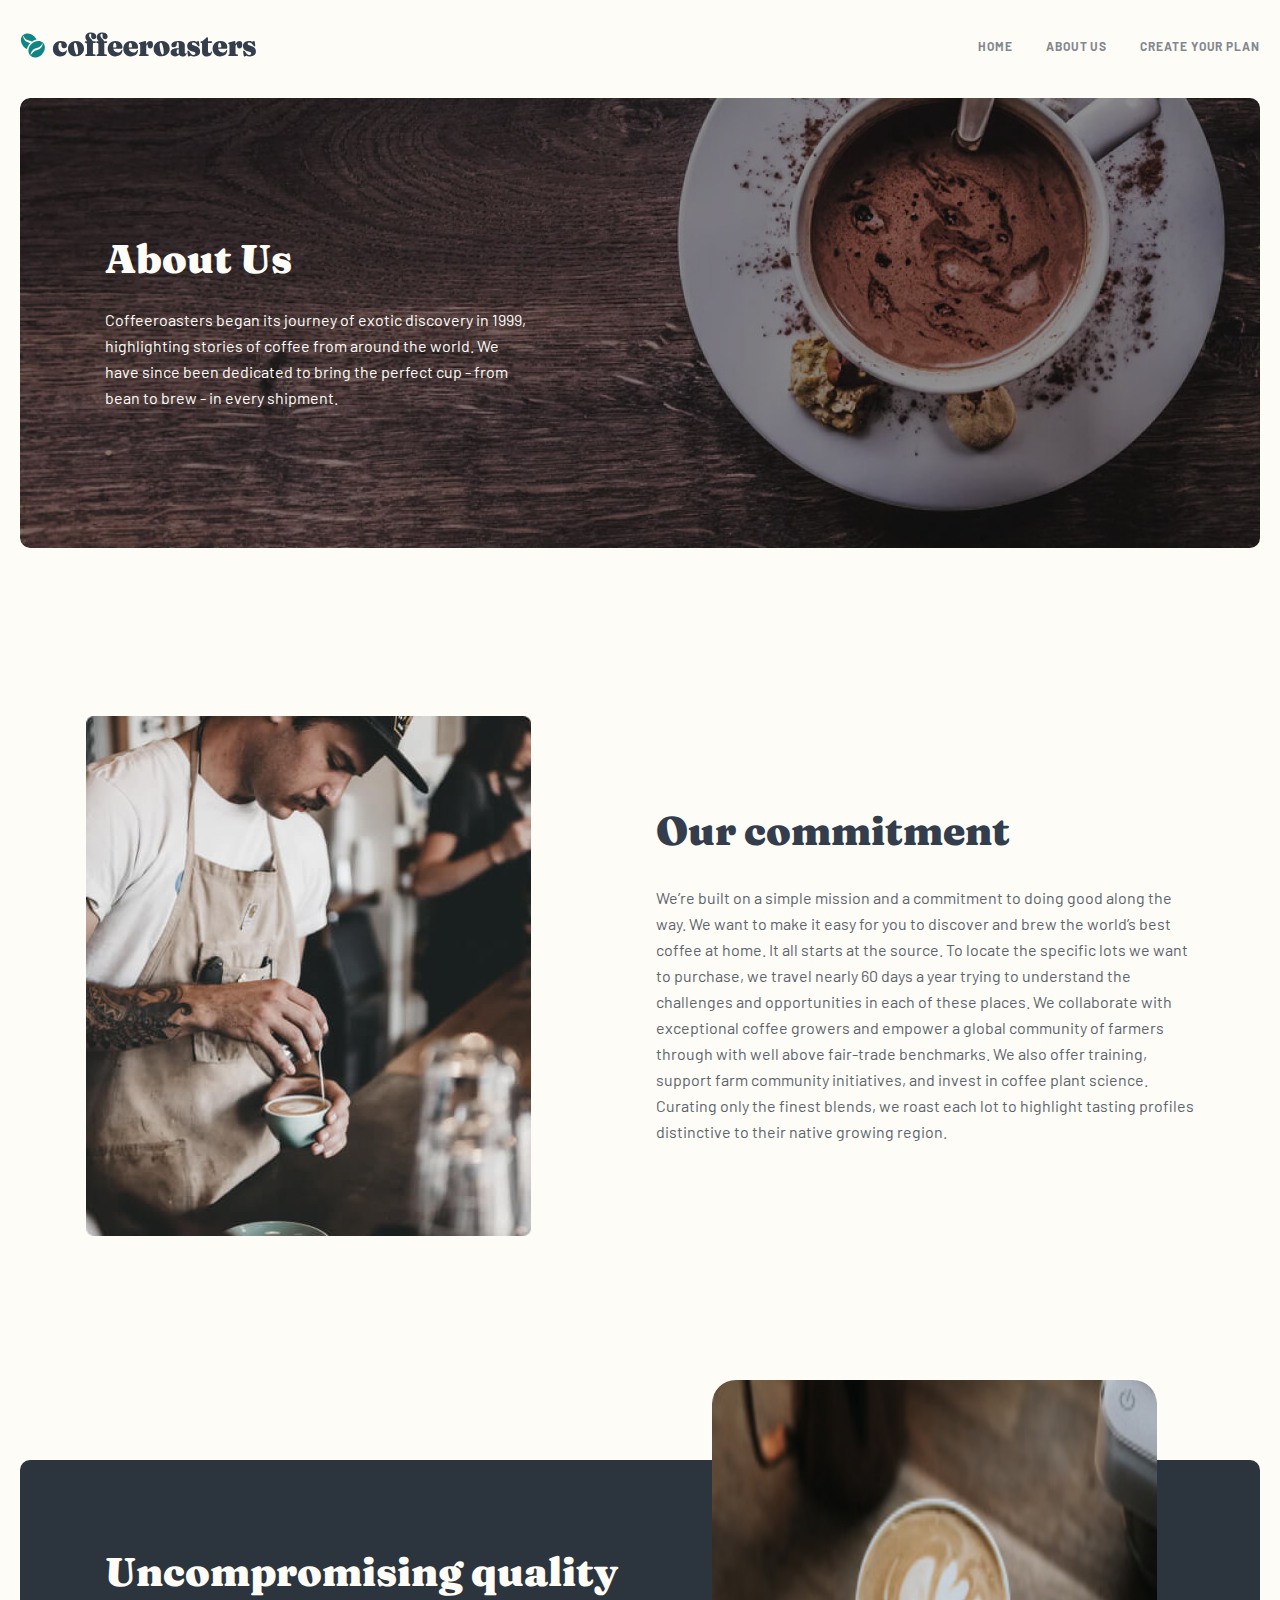
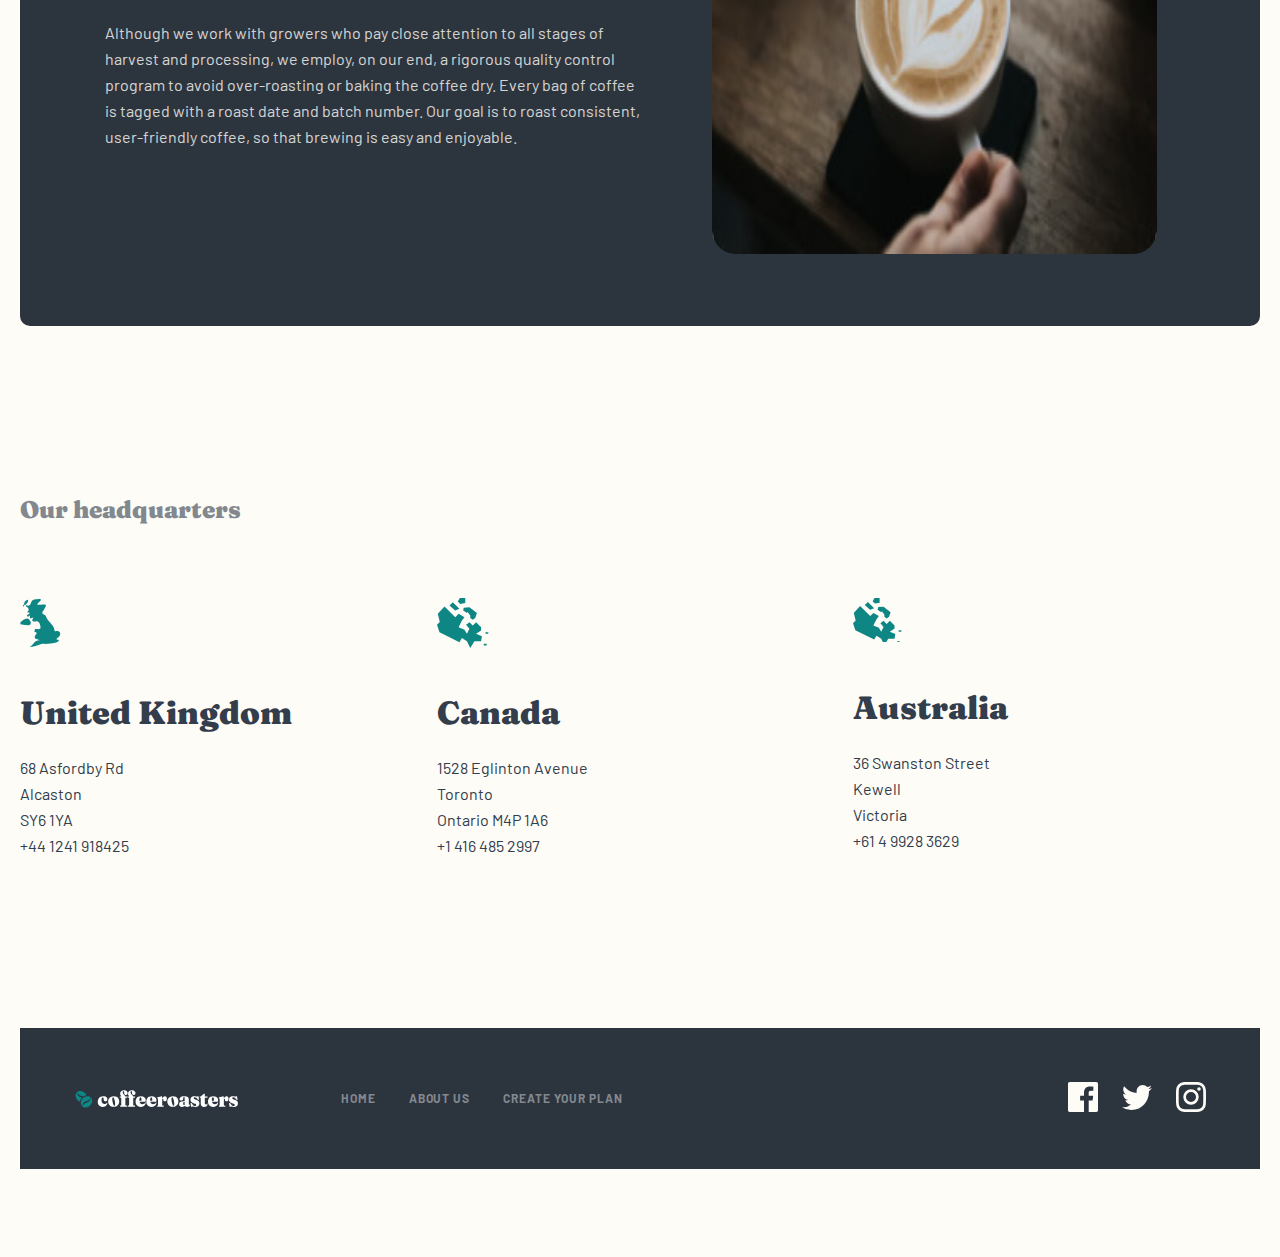
==== commit 4140647e: "about page finish" ====
--- a/about.html
+++ b/about.html
@@ -79,6 +79,39 @@
         </section>
         <!-- quality section finish -->
 
+        <!-- headquarters section start  -->
+        <section class="headquarters">
+            <div class="container">
+                <div class="headquarters__wrapper">
+                    <h2 class="headquarters__title">Our headquarters</h2>
+                    <ul class="headquarters__list">
+                        <li class="headquarters__item">
+                            <h3 class="headquarters__item-title">United Kingdom</h3>
+                            <p class="headquarters__item-text">68  Asfordby Rd</p>
+                            <p class="headquarters__item-text">Alcaston</p>
+                            <p class="headquarters__item-text">SY6 1YA</p>
+                            <p class="headquarters__item-text">+44 1241 918425</p>
+                        </li>
+                        <li class="headquarters__item">
+                            <h3 class="headquarters__item-title">Canada</h3>
+                            <p class="headquarters__item-text">1528  Eglinton Avenue</p>
+                            <p class="headquarters__item-text">Toronto</p>
+                            <p class="headquarters__item-text">Ontario M4P 1A6</p>
+                            <p class="headquarters__item-text">+1 416 485 2997</p>
+                        </li>
+                        <li class="headquarters__item">
+                            <h3 class="headquarters__item-title">Australia</h3>
+                            <p class="headquarters__item-text">36 Swanston Street</p>
+                            <p class="headquarters__item-text">Kewell</p>
+                            <p class="headquarters__item-text">Victoria</p>
+                            <p class="headquarters__item-text">+61 4 9928 3629</p>
+                        </li>
+                    </ul>
+                </div>
+            </div>
+        </section>
+        <!-- headquarters section finish  -->
+
     </main>
     <!-- site main finish -->
     
--- a/css/main.css
+++ b/css/main.css
@@ -1246,7 +1246,7 @@
 .quality__img {
   position: absolute;
   top: -78px;
-  left: calc(50% - 129px);
+  left: calc(50% - 138px);
   border-radius: 24px;
 }
 .quality__inner {
@@ -1318,7 +1318,7 @@
     margin: 0;
     margin-right: 125px;
     padding: 88px 0 176px 85px;
-
+    
   }
   .quality__title {
     font-size: 40px;
@@ -1330,4 +1330,103 @@
     line-height: 26px;
     text-align: start;
   }
-}+}
+
+
+/* headquarters section start */
+.headquarters {
+  margin-bottom: 120px;
+}
+.headquarters__title {
+  font-size: 24px;
+  line-height: 32px;
+  text-align: center;
+  margin-top: 0;
+  margin-bottom: 72px;
+  color: #83888F;
+}
+.headquarters__item {
+  width: 100%;
+  margin-bottom: 80px;
+}
+.headquarters__item::before {
+  content: "";
+  display: block;
+  width: 41px;
+  height: 49px;
+  margin: 0 auto;
+  margin-bottom: 48px;
+  background-image: url("../images/uk.svg");
+  background-size: cover;
+  background-repeat: no-repeat;
+}
+.headquarters__item:nth-child(2):before {
+  width: 52px;
+  height: 50px;
+  margin-bottom: 47px;
+  background-image: url("../images/canada.svg");
+}
+.headquarters__item:nth-child(3):before {
+  width: 49px;
+  height: 44px;
+  background-image: url("../images/canada.svg");
+}
+
+.headquarters__item:last-child{
+  margin-bottom: 0;
+}
+.headquarters__item-title {
+  font-size: 28px;
+  line-height: 36px;
+  text-align: center;
+  margin-top: 0;
+  margin-bottom: 22px;
+  color: #333D4B;
+}
+.headquarters__item-text {
+  font-family: 'Barlow';
+  font-style: normal;
+  font-weight: 400;
+  font-size: 16px;
+  line-height: 26px;
+  margin: 0;
+  text-align: center;
+  color: #333D4B;
+}
+
+@media only screen and (min-width: 768px) {
+  .headquarters{
+    margin-bottom: 144px;
+  }
+  .headquarters__title{
+    text-align: start;
+  }
+  .headquarters__list{
+    display: flex;
+  }
+  .headquarters__item::before{
+    margin-left: 0;
+  }
+  .headquarters__item-title{
+    font-size: 24px;
+    text-align: start;
+  }
+  .headquarters__item-text{
+    text-align: start;
+  }
+  .headquarters__item:not(:last-child){
+    margin-bottom: 0;
+    margin-right: 10px;
+  }
+}
+
+@media only screen and (min-width: 1111px) {
+  .headquarters{
+    margin-bottom: 169px;
+  }
+  .headquarters__item-title{
+    font-size: 32px;
+    margin-bottom: 24px;
+  }
+  
+}
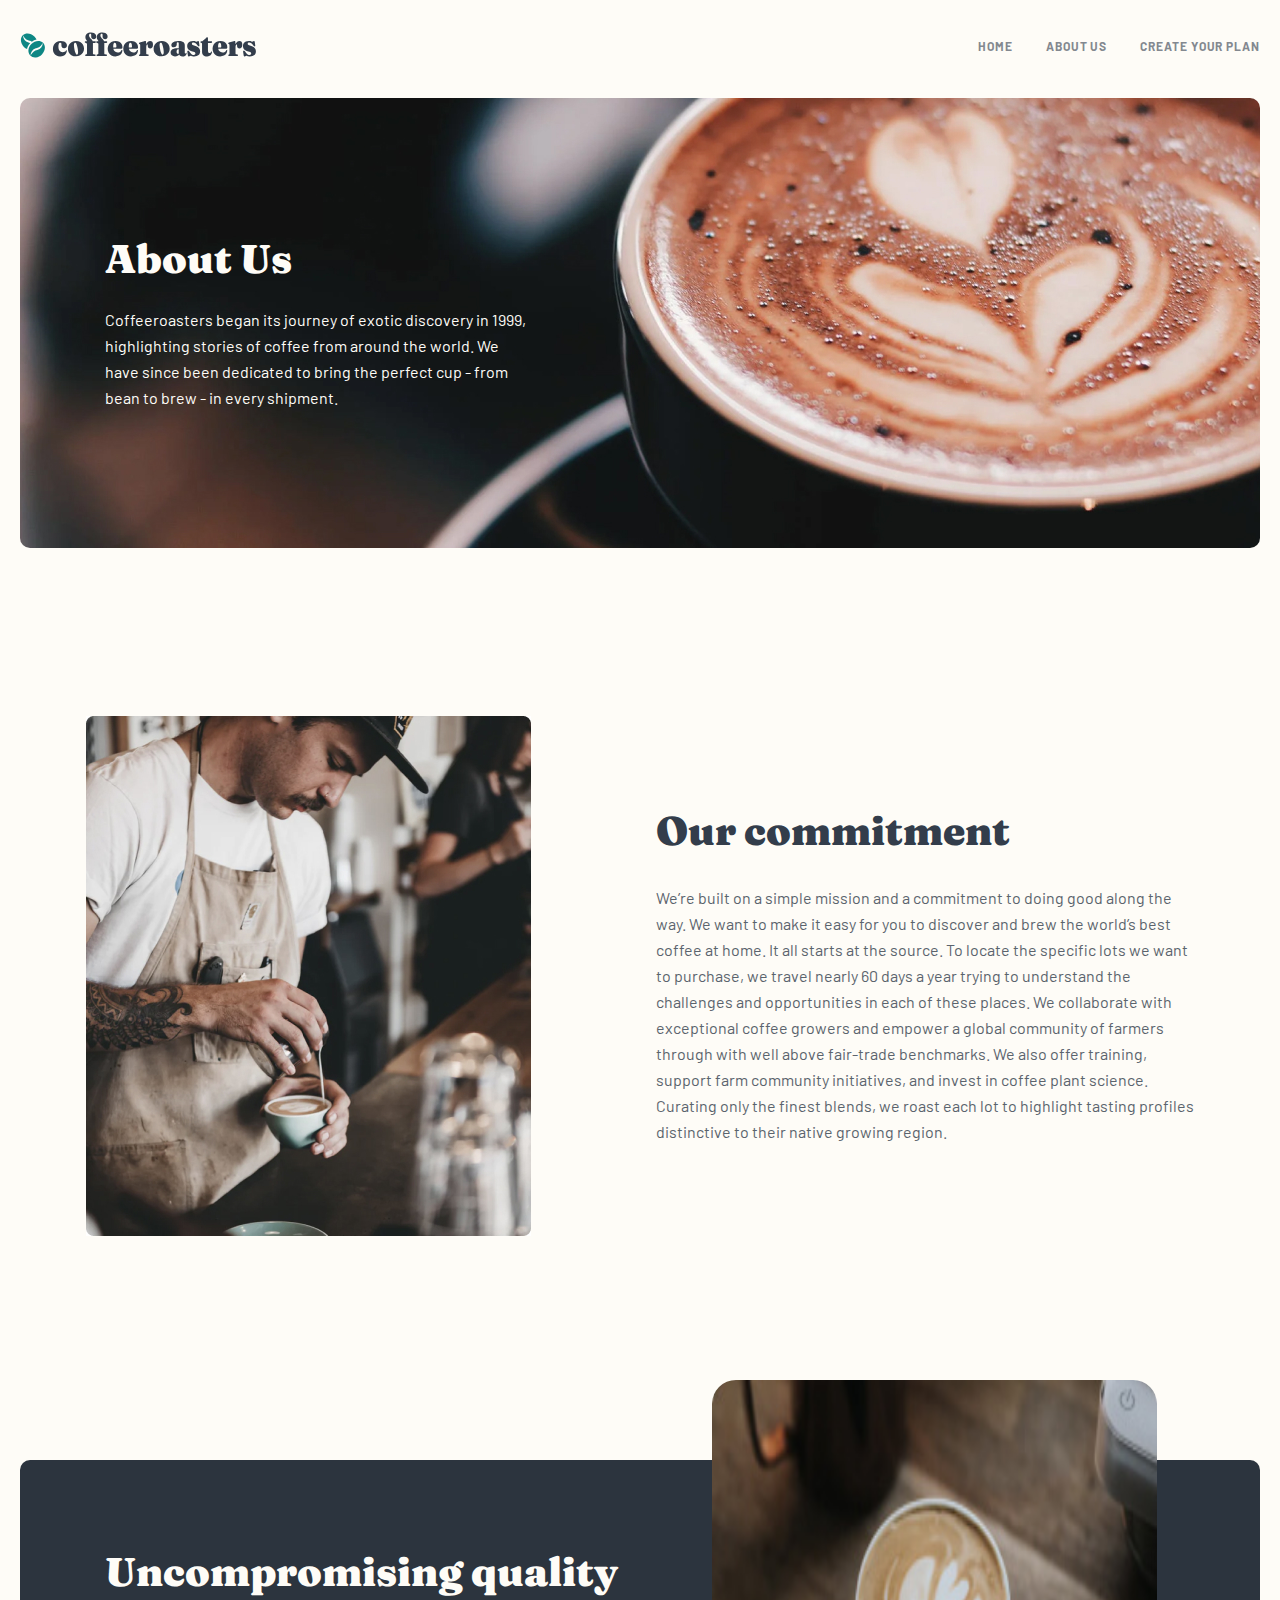
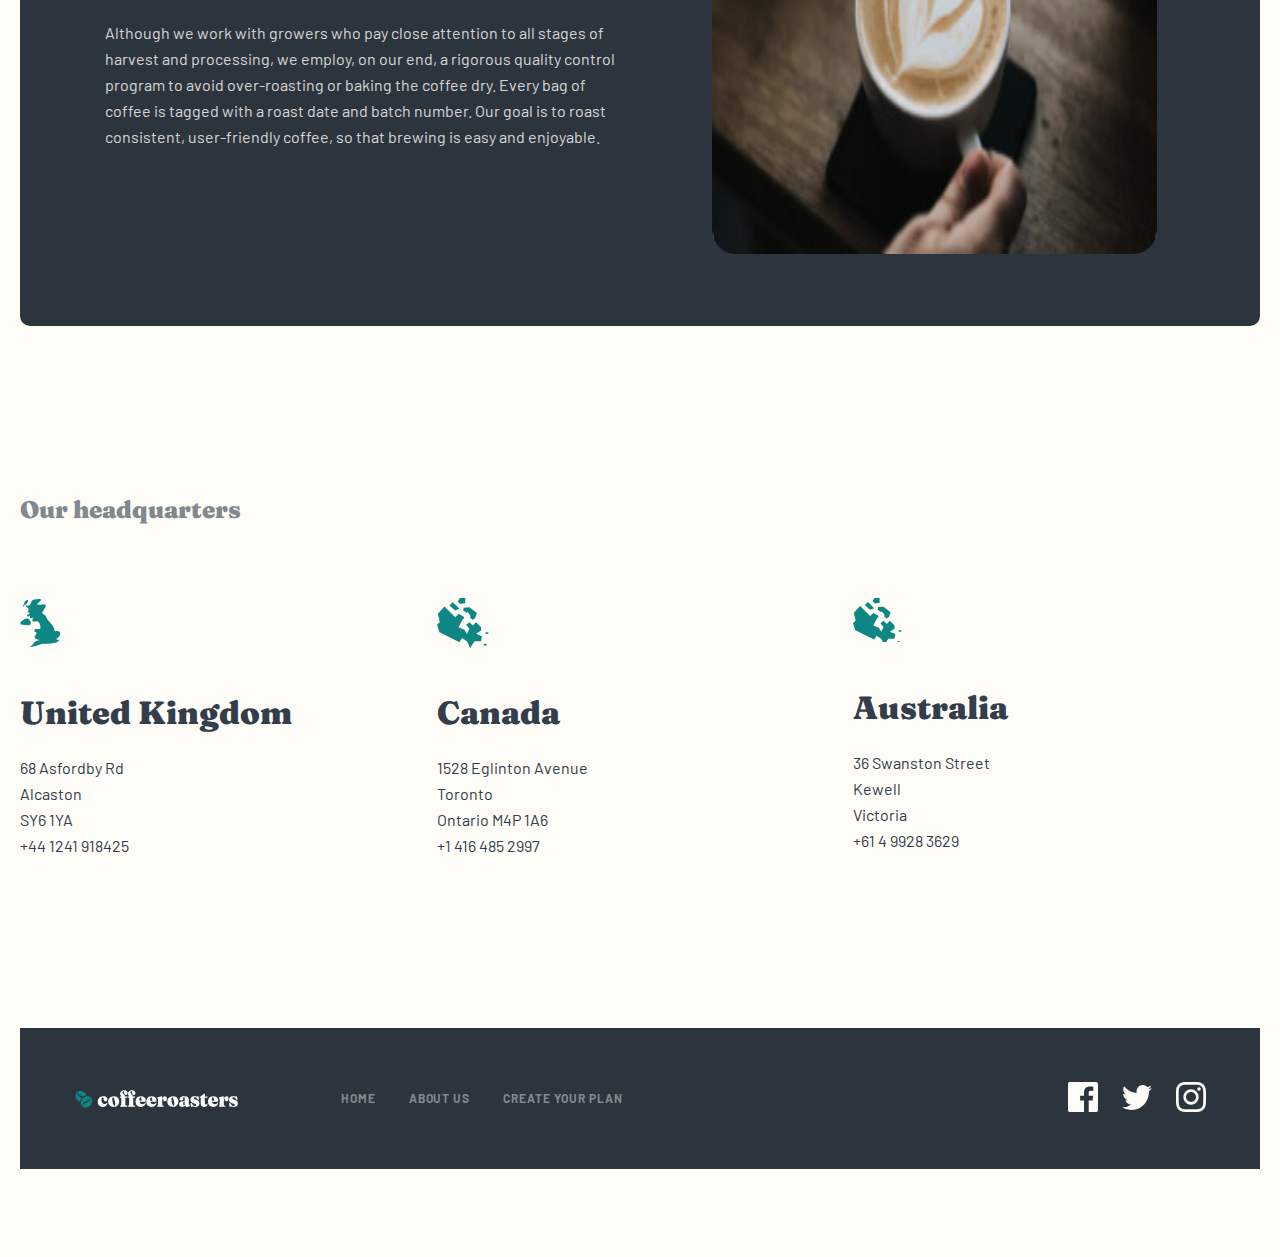
==== commit 0a5731ee: "add starter details section" ====
--- a/about.html
+++ b/about.html
@@ -50,12 +50,22 @@
             </div>
         </section>
         <!-- hero section finish -->
-
+        
         <!-- commitment section start -->
         <section class="commitment">
             <div class="container">
                 <div class="commitment__wrapper">
-                    <img class="commitment__img" src="./images/commitment.jpg" alt="commitment img">
+                    <picture>
+                        <source
+                        media="(max-width: 768)"
+                        srcset="./images/commitment.jpg 1x, ./images/commitment@2x.jpg 2x"
+                        >
+                        <source
+                        media="(max-width: 1111px)"
+                        srcset="./images/tablet-commitment.jpg 1x, ./images/tablet-commitment@2x.jpg 2x"
+                        >
+                        <img class="commitment__img" src="./images/desktop-commitment.jpg" srcset="./images/desktop-commitment.jpg 1x, ./images/desktop-commitment@2x.jpg 2x" alt="commitment img">
+                    </picture>
                     <div class="commitment__inner">
                         <h2 class="commitment__title">Our commitment</h2>
                         <p class="commitment__desc">We’re built on a simple mission and a commitment to doing good along the way. We want to make it easy for you to discover and brew the world’s best coffee at home. It all starts at the source. To locate the specific lots we want to purchase, we travel nearly 60 days a year trying to understand the challenges and opportunities in each of these places. We collaborate with exceptional coffee growers and empower a global community of farmers through with well above fair-trade benchmarks. We also offer training, support farm community initiatives, and invest in coffee plant science. Curating only the finest blends, we roast each lot to highlight tasting profiles distinctive to their native growing region.</p>
@@ -64,7 +74,7 @@
             </div>
         </section>
         <!-- commitment section finish -->
-
+        
         <!-- quality section start -->
         <section class="quality">
             <div class="container">
@@ -78,7 +88,7 @@
             </div>
         </section>
         <!-- quality section finish -->
-
+        
         <!-- headquarters section start  -->
         <section class="headquarters">
             <div class="container">
@@ -111,7 +121,7 @@
             </div>
         </section>
         <!-- headquarters section finish  -->
-
+        
     </main>
     <!-- site main finish -->
     
@@ -156,7 +166,21 @@
         </div>
     </footer>
     <!-- site footer finish -->
-    
+    <div class="modal">
+        <div class="modal-wrapper">
+            <div class="modal-title-wrapper">
+                <h3 class="modal-title">order Summary</h3>
+            </div>
+            <div class="modal-inner">
+                <h4 class="modal-strong-inner">“I drink my coffee as <span class="modal-inner-text">Filter</span> , with a <span class="modal-inner-text">Decaf</span> type of bean. <span class="modal-inner-text">250g</span> ground ala <span class="modal-inner-text">Cafetiére</span>, sent to me <span class="modal-inner-text">Every Week</span>.”</h4>
+                <p class="modal-text">Is this correct? You can proceed to checkout or go back to plan selection if something is off. Subscription discount codes can also be redeemed at the checkout. </p>
+                <div class="modal-inner-wrapper">
+                    <span class="modal-inner-price">$14.00/ mo</span>
+                    <button class="modal-inner-btn modal-btn" type="button">Checkout</button>
+                </div>
+            </div>
+        </div>
+    </div>
     <script src="./js/main.js"></script>
 </body>
 </html>--- a/css/main.css
+++ b/css/main.css
@@ -1154,7 +1154,7 @@
   margin-bottom: 198px;
 }
 .commitment__img{
-  width: 100%;
+  margin: 0 auto;
   margin-bottom: 48px;
 }
 .commitment__inner {
@@ -1191,8 +1191,6 @@
     align-items: flex-start;
   }
   .commitment__img{
-    width: 281px;
-    height: 470px;
     margin-right: 69px;
     margin-bottom: 0;
   }
@@ -1219,8 +1217,6 @@
     margin: 0 auto;
   }
   .commitment__img{
-    width: 445px;
-    height: 520px;
     margin-right: 125px;
   }
   .commitment__title {
@@ -1314,7 +1310,7 @@
     height: 474px;
   }
   .quality__inner{
-    max-width: 623px;
+    max-width: 602px;
     margin: 0;
     margin-right: 125px;
     padding: 88px 0 176px 85px;
@@ -1430,3 +1426,605 @@
   }
   
 }
+
+
+/* create-plan page */
+.create-plan {
+  margin-bottom: 120px;
+}
+.create-plan__wrapper {
+  padding: 111px 24px 87px 24px;
+  background-image: url("../images/mobile-plan-bg.jpg");
+  background-size: cover;
+  background-repeat: no-repeat;
+  background-color: #A2A2A2;
+  border-radius: 10px;
+  
+}
+.create-plan__inner {
+  width: 100%;
+  max-width: 398px;
+  min-width: 240px;
+  margin: 0 auto;
+}
+.create-plan__title {
+  font-size: 40px;
+  line-height: 40px;
+  margin-bottom: 24px;
+  text-align: center;
+  color: #FEFCF7;
+}
+.create-plan__desc {
+  font-family: 'Barlow';
+  font-style: normal;
+  font-weight: 400;
+  font-size: 15px;
+  line-height: 25px;
+  text-align: center;
+  color: #FEFCF7;
+  mix-blend-mode: normal;
+  opacity: 0.8;
+}
+
+@media
+only screen and (-webkit-min-device-pixel-ratio: 2),
+only screen and (   min--moz-device-pixel-ratio: 2),
+only screen and (     -o-min-device-pixel-ratio: 2/1),
+only screen and (        min-device-pixel-ratio: 2),
+only screen and (                min-resolution: 192dpi),
+only screen and (                min-resolution: 2dppx) {
+  .create-plan__wrapper {
+    background-image: url("../images/mobile-plan-bg@2x.jpg");
+  }
+}
+
+@media only screen and (min-width: 768px) {
+  .create-plan {
+    margin-bottom: 144px;
+  }
+  .create-plan__wrapper {
+    padding: 118px 58px 118px 58px;
+    background-image: url("../images/tablet-plan-bg.jpg");
+  }
+  .create-plan__inner {     
+    max-width: 421px;
+    min-width: 398px;
+    margin: 0 auto 0 0;
+  }
+  .create-plan__title {
+    font-size: 32px;
+    line-height: 40px;
+    text-align: start;
+  }
+  .create-plan__desc {
+    text-align: start;
+  }
+  @media
+  only screen and (-webkit-min-device-pixel-ratio: 2),
+  only screen and (   min--moz-device-pixel-ratio: 2),
+  only screen and (     -o-min-device-pixel-ratio: 2/1),
+  only screen and (        min-device-pixel-ratio: 2),
+  only screen and (                min-resolution: 192dpi),
+  only screen and (                min-resolution: 2dppx) {
+    .create-plan__wrapper {
+      background-image: url("../images/tablet-plan-bg@2x.jpg");
+    }
+  }
+  
+}
+
+@media only screen and (min-width: 1111px) {
+  .about{
+    margin-bottom: 168px;
+  }
+  .about__wrapper {
+    padding: 137px 85px 137px 85px;
+    background-image: url("../images/desktop-plan-bg.jpg");
+  }
+  .about__title {
+    font-size: 40px;
+    line-height: 48px;
+  }
+  .about__desc {
+    font-size: 16px;
+    line-height: 26px;
+    text-align: start;
+    opacity: 1;
+  }
+  @media
+  only screen and (-webkit-min-device-pixel-ratio: 2),
+  only screen and (   min--moz-device-pixel-ratio: 2),
+  only screen and (     -o-min-device-pixel-ratio: 2/1),
+  only screen and (        min-device-pixel-ratio: 2),
+  only screen and (                min-resolution: 192dpi),
+  only screen and (                min-resolution: 2dppx) {
+    .create-plan__wrapper {
+      background-image: url("../images/desktop-plan-bg@2x.png");
+    }
+  }
+  
+}
+
+/* how section start */
+.how {
+  position: relative;
+  background-color: #2C343E;
+  margin-bottom: 120px;
+  padding: 100px 0 100px 0;
+}
+.how__oval-wrapper {
+  display: flex;
+  display: none;
+  margin-bottom: 48px;
+}
+.how__oval-wrapper::after {
+  position: absolute;
+  top: 114px;
+  left: 52px;
+  z-index: 0;
+  display: block;
+  width: 467px;
+  height: 2px;
+  background-image: url(../images/line.svg);
+  background-repeat: no-repeat;
+  background-position: center;
+  content: "";
+}
+.how__oval {
+  display: block;
+  width: 31px;
+  height: 31px;
+  border: 2px solid #0E8784; 
+  border-radius: 50%;
+  background-color: transparent;
+}
+.how__oval:not(:last-child){
+  margin-right: 202px;
+}
+.how__item{
+  text-align: center;
+}
+.how__item:not(:last-child) {
+  margin-bottom: 56px;
+}
+.how__number {
+  display: block;
+  font-size: 72px;
+  line-height: 72px;
+  margin-bottom: 24px;
+  color: #FDD6BA;
+}
+.how__item-title {
+  font-size: 28px;
+  line-height: 32px;
+  margin-top: 0;
+  margin-bottom: 24px;
+  color: #FFFFFF;
+}
+.how__item-desc {
+  font-family: 'Barlow';
+  font-style: normal;
+  font-weight: 400;
+  font-size: 15px;
+  line-height: 25px;
+  margin: 0;
+  color: #FFFFFF;
+}
+
+@media only screen and (min-width: 768px) {
+  .how{
+    margin-bottom: 144px;
+  }
+  .how__oval-wrapper {
+    display: flex;
+  }
+  .how__list{
+    display: flex;
+  }
+  .how__item{
+    text-align: start;
+  }
+  .how__item:not(:last-child) {
+    margin-bottom: 0;
+    margin-right: 10px;
+  }
+  
+}
+
+@media only screen and (min-width: 1111px) {
+  .how{
+    padding-left: 64px;
+  }
+  .how__oval-wrapper{
+    margin-bottom: 67px;
+  }
+  .how__oval-wrapper::after {
+    left: 99px;
+    width: 760px;
+  }
+  .how__oval:not(:last-child){
+    margin-right: 349px;
+  }
+  .how__item:not(:last-child) {
+    margin-right: 95px;
+  }
+  .how__number {
+   margin-bottom: 38px; 
+  }
+  .how__item-title {
+    font-size: 32px;
+    line-height: 36px;
+    margin-bottom: 42px;
+    color: #FFFFFF;
+  }
+  .how__item-desc {
+    font-size: 16px;
+    line-height: 26px;
+  }
+  
+}
+
+
+
+
+
+/* creat me plan section start */
+.creat-plan-section-wrapper {
+  display: -webkit-box;
+  display: -ms-flexbox;
+  display: flex;
+  -webkit-box-pack: justify;
+      -ms-flex-pack: justify;
+          justify-content: space-between;
+}
+.creat-plan-section-inner {
+  display: -webkit-box;
+  display: -ms-flexbox;
+  display: flex;
+  -webkit-box-orient: vertical;
+  -webkit-box-direction: normal;
+      -ms-flex-direction: column;
+          flex-direction: column;
+}
+.creat-plan-section-inner-link {
+  display: inline-block;
+  font-weight: 500;
+  font-size: 28px;
+  line-height: 33px;
+  margin-bottom: 35px;
+  font-variant: small-caps;
+  text-transform: uppercase;
+  color: #555555;
+  border-bottom: 3px dashed transparent;
+}
+.creat-plan-section-inner-link:hover{
+  color: #000000;
+  border-bottom: 3px dashed #C99B67;
+}
+.site-inner-form {
+}
+.site-inner-form-list {
+  margin: 0;
+}
+.site-inner-form-item {
+  position: relative;
+  margin-bottom: 60px;
+}
+
+.drink::after {
+  position: absolute;
+  z-index: 1;
+  top: calc(50% + 51px);
+  left: calc(50% + 364px);
+  background-image: url(../images/leaf-second.png) ;
+  background-repeat: no-repeat;
+  background-size: 100%;
+  width: 400px;
+  height: 450px;
+  content: "";
+}
+.cofe::after {
+  position: absolute;
+  z-index: 0;
+  top: calc(50% - 191px);
+  left: calc(50% + 371px);
+  width: 253px;
+  height: 215px;
+  background-image: url(../images/leaf-five.svg) ;
+  background-repeat: no-repeat;
+  content: "";
+}
+.kg::before {
+  position: absolute;
+  z-index: 1;
+  top: calc(50% - 127px);
+  left: calc(50% - 1149px);
+  width: 253px;
+  height: 215px;
+  background-image: url(../images/leaf-first.png) ;
+  background-size: 100%;
+  background-repeat: no-repeat;
+  content: "";
+}
+
+.deliver::before{
+  position: absolute;
+  z-index: 1;
+  top: calc(50% - 110px);
+  left: calc(50% - 1244px);
+  width: 253px;
+  height: 215px;
+  background-image: url(../images/leaf-four.png) ;
+  background-size: contain;
+  background-repeat: no-repeat;
+  content: "";
+}
+
+.site-inner-form-item:last-child{
+  margin-bottom: 100px;
+}
+.site-inner-form-item-details {
+  display: -webkit-box;
+  display: -ms-flexbox;
+  display: flex;
+  -webkit-box-align: center;
+      -ms-flex-align: center;
+          align-items: center;
+}
+.site-inner-form-item-summery {
+  display: -webkit-box;
+  display: -ms-flexbox;
+  display: flex;
+  -webkit-box-align: center;
+      -ms-flex-align: center;
+          align-items: center;
+  font-weight: 700;
+  font-size: 34px;
+  line-height: 47px;
+  list-style: none;
+  font-variant: small-caps;
+  text-transform: uppercase;
+  margin-bottom: 20px;
+  color: #000000;
+  
+}
+.site-inner-form-item-summery::after{
+  width: 40px;
+  height: 40px;
+  margin-left: 56px;
+  background-image: url("../images/to-down.svg");
+  background-repeat: no-repeat;
+  content: "";
+}
+.site-inner-form-item-label-wrapper{
+  display: -webkit-box;
+  display: -ms-flexbox;
+  display: flex;
+}
+.site-inner-form-item-label {
+  display: inline;
+  margin: 0;
+  
+}
+.second-label{
+  margin-right: 19px;
+  margin-left: 19px;
+}
+
+.site-inner-form-item-label-inner{
+  width: 208px;
+  height: 220px;
+  padding: 30px 15px 56px 15px;
+  background-color: #0a775f33;
+  
+}
+
+.user-input:checked ~ .site-inner-form-item-label-inner{
+  color:#fff;
+  background-color: #0A775F;
+}
+
+.site-inner-form-item-label-inner{
+  color: #fff;
+  color: #333333;
+  
+}
+.site-inner-form-item-title {
+  display: block;
+  font-weight: 500;
+  font-size: 24px;
+  line-height: 28px;
+  font-variant: small-caps;
+  text-transform: uppercase;
+  margin-bottom: 10px;
+}
+.site-inner-form-item-desc {
+  font-size: 18px;
+  line-height: 24px;
+}
+
+.creat-plan-bottom-wrapper {
+  width: 660px;
+  height: 181px;
+  margin-bottom: 20px;
+  padding: 40px 20px;
+  background-color: #C99B67;
+}
+.creat-plan-bottom-wrapper-title {
+  font-size: 16px;
+  line-height: 19px;
+  margin-top: 0;
+  margin-bottom: 14px;
+  text-transform: uppercase;    
+  color: #FFFFFF;
+}
+.creat-plan-bottom-wrapper-desc {
+  font-weight: 500;
+  font-size: 24px;
+  line-height: 34px;
+  margin: 0;
+  color: #FFFFFF;    
+}
+.green-text {
+  color: #333333;
+}
+
+.site-inner-form-btn{
+  display: block;
+  width: 200px;
+  font-weight: 500;
+  font-size: 16px;
+  line-height: 19px;
+  text-align: center;
+  letter-spacing: 1px;
+  margin-right: 0;
+  margin-left: auto;
+  padding: 16px 24px;
+  text-transform: uppercase;
+  color: #FFFFFF;
+  border: 0;
+  background: #0A775F;
+  border-radius: 100px;
+}
+
+/* creat me plan section finish */
+
+
+
+/* site modal */
+.modal {
+  position: fixed;
+  top: 0;
+  left: 0;
+  z-index: 10;
+  display: none;
+  width: 100%;
+  height: 100%;
+  background-color: #00000080;
+}
+
+.modal-open{
+  display: block;
+}
+
+.modal-wrapper {
+  width: 561px;
+  height: 485px;
+  margin: 5% auto;
+  -webkit-animation-name: modal-animation;
+  animation-name: modal-animation;
+  -webkit-animation-duration: 1s;
+  animation-duration: 1s;
+  -webkit-animation-iteration-count: none;
+  animation-iteration-count: none;
+  animation-direction: alternate-reverse;
+  -webkit-animation-timing-function: linear;
+  animation-timing-function: linear;
+  -webkit-animation-fill-mode: forwards;
+  animation-fill-mode: forwards;
+}
+
+@-webkit-keyframes modal-animation{
+  from{
+      -webkit-transform: translateY(0);
+              transform: translateY(0);
+      
+  }
+  to{
+      -webkit-transform: translateY(-100%);
+              transform: translateY(-100%);
+  }
+}
+
+@keyframes modal-animation{
+  from{
+      -webkit-transform: translateY(0);
+              transform: translateY(0);
+      
+  }
+  to{
+      -webkit-transform: translateY(-100%);
+              transform: translateY(-100%);
+  }
+}
+
+.modal-wrapper{
+  margin-right: auto;
+  margin-left: auto;
+  width: 561px;
+  height: 485px;
+  text-align: center;
+  
+  background: #F6F6F6;
+  border-radius: 20px;
+  
+  
+  
+}
+
+.modal-title-wrapper {
+  padding: 19px 30px;
+  background-color: #C99B67;
+}
+.modal-title {
+  font-weight: 700;
+  font-size: 44px;
+  line-height: 52px;
+  text-align: start;
+  text-transform: uppercase;
+  color: #FFFFFF;
+}
+.modal-inner {
+  padding: 50px  32px;
+  background-color: #fff;
+}
+.modal-strong-inner {
+  font-weight: 500;
+  font-size: 24px;
+  line-height: 34px;
+  margin-bottom: 10px;
+  color: #000000;
+}
+.modal-inner-text {
+  font-weight: 500;
+  font-size: 24px;
+  line-height: 34px;
+  color: #0A775F;
+}
+.modal-text {
+  font-weight: 400;
+  font-size: 18px;
+  line-height: 26px;
+  margin-bottom: 50px;
+  color: #333333;
+  opacity: 0.8;
+}
+.modal-inner-wrapper {
+  display: -webkit-box;
+  display: -ms-flexbox;
+  display: flex;
+  -webkit-box-pack: justify;
+  -ms-flex-pack: justify;
+  justify-content: space-between;
+  -webkit-box-align: center;
+  -ms-flex-align: center;
+  align-items: center;
+}
+.modal-inner-price {
+  font-weight: 500;
+  font-size: 24px;
+  line-height: 28px;
+  color: #000000;
+}
+.modal-inner-btn {
+  font-weight: 500;
+  font-size: 20px;
+  line-height: 23px;
+  text-align: center;
+  letter-spacing: 1px;
+  padding: 16px 24px;
+  border: 0;
+  border-radius: 100px;
+  color: #FFFFFF;
+  background: #0A775F;
+}